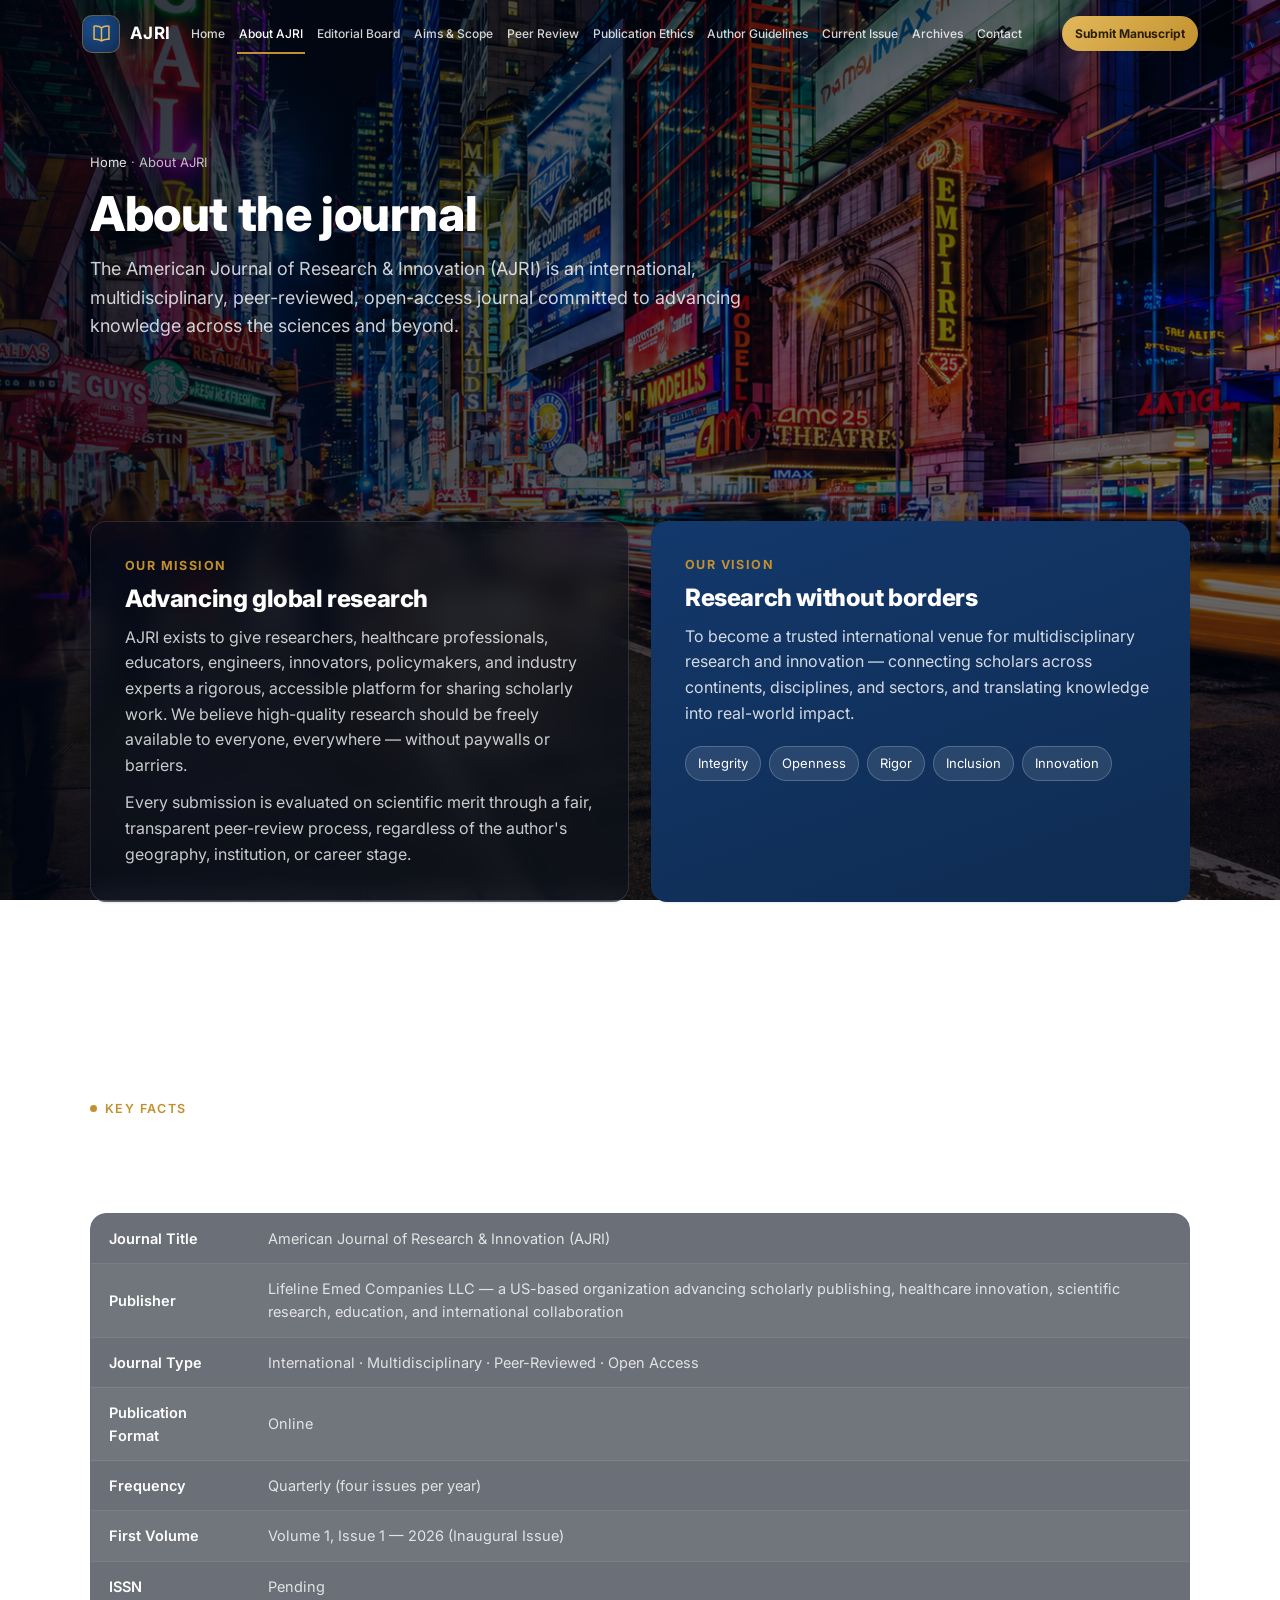
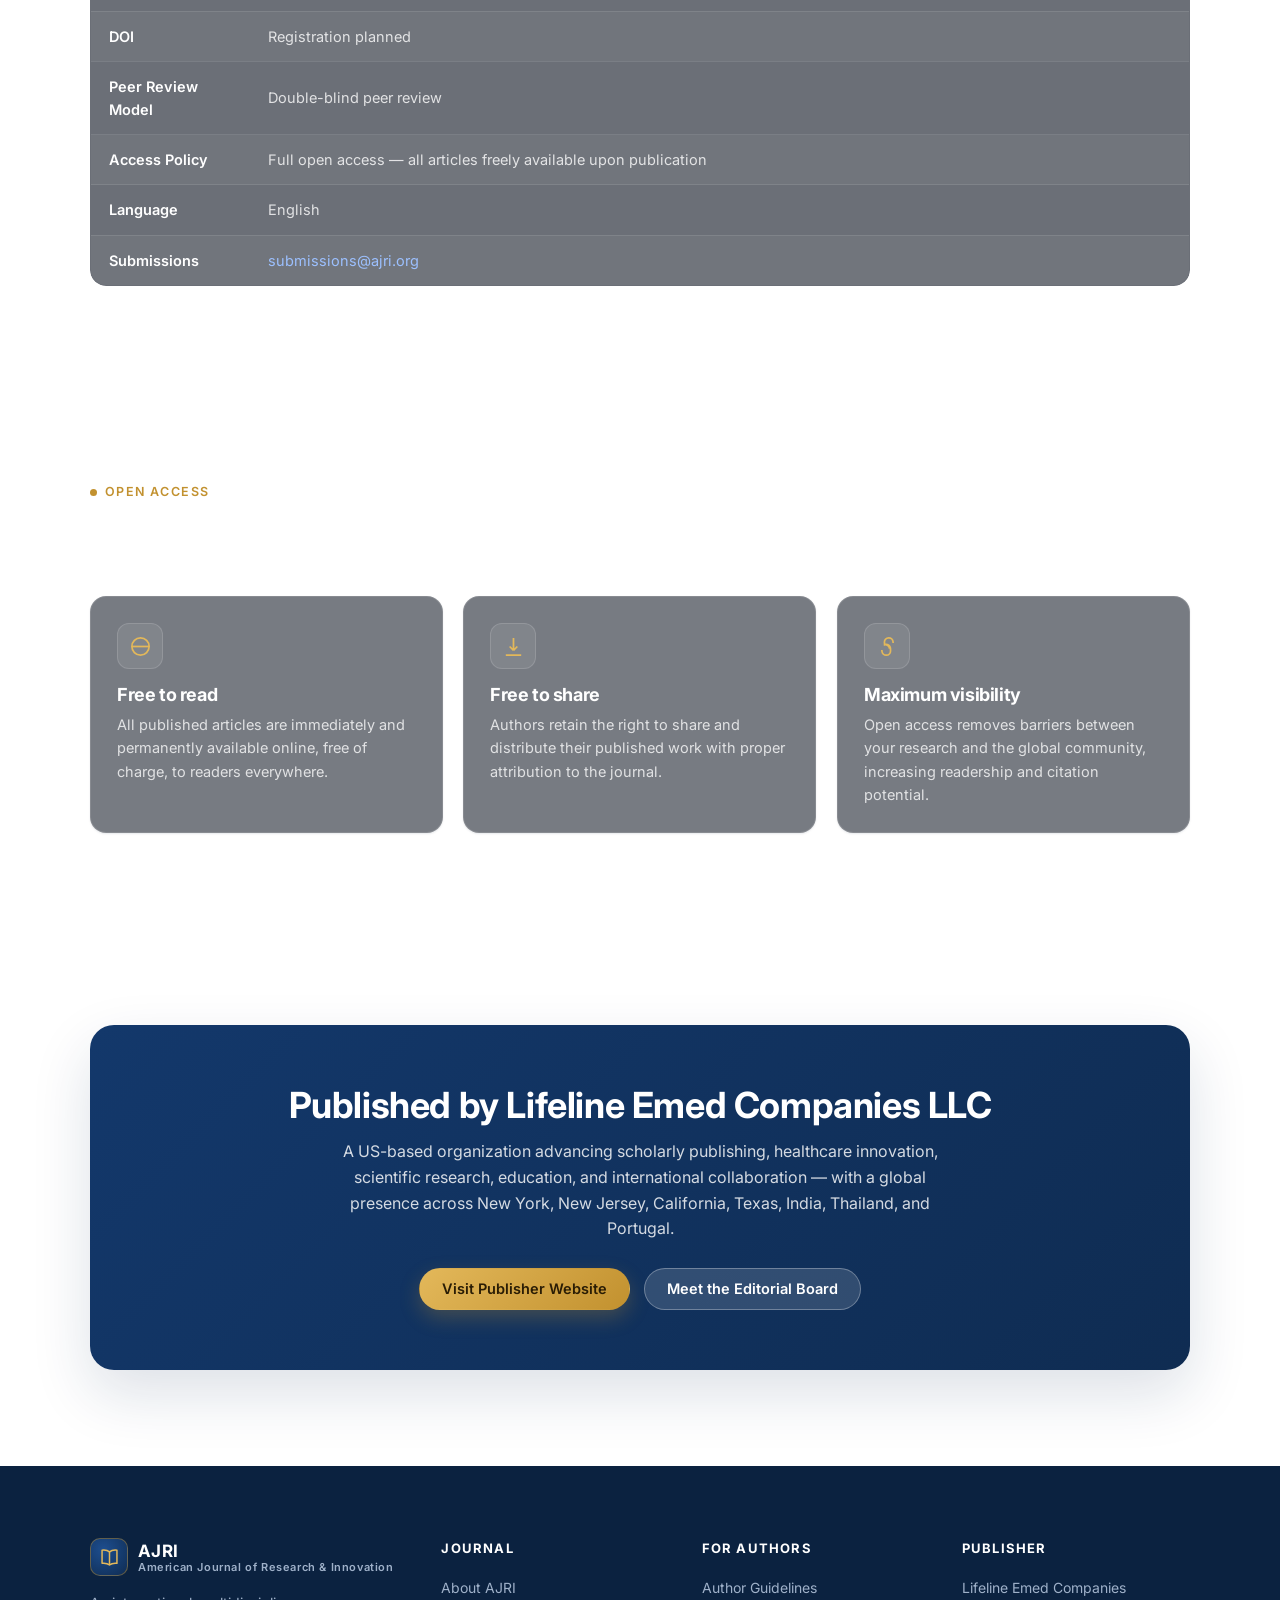
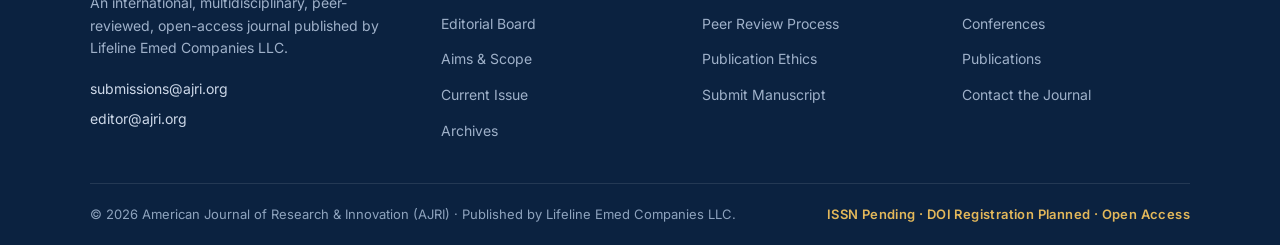
==== about.html @ 146dfbca "Remove white backing behind Submit Manuscript nav button Co-Authored-By: Claude Fable 5 <noreply@ant" ====
<!DOCTYPE html>
<html lang="en">
<head>
<meta charset="UTF-8" />
<meta name="viewport" content="width=device-width, initial-scale=1.0" />
<title>About AJRI — American Journal of Research &amp; Innovation</title>
<meta name="description" content="Learn about the American Journal of Research & Innovation (AJRI): our mission, open-access policy, and publisher, Lifeline Emed Companies LLC." />
<link rel="preconnect" href="https://fonts.googleapis.com" />
<link rel="preconnect" href="https://fonts.gstatic.com" crossorigin />
<link href="https://fonts.googleapis.com/css2?family=Inter:wght@400;500;600;700;800&display=swap" rel="stylesheet" />
<link rel="stylesheet" href="assets/styles.css?v=12" />
</head>
<body data-fixed-bg="assets/heroes/about.jpg">
<div id="site-nav"></div>

<section class="page-head page-head--photo" style="background-image:url('assets/heroes/about.jpg')">
  <div class="container">
    <div class="crumbs"><a href="index.html">Home</a> · About AJRI</div>
    <h1>About the journal</h1>
    <p class="lead">The American Journal of Research &amp; Innovation (AJRI) is an international, multidisciplinary, peer-reviewed, open-access journal committed to advancing knowledge across the sciences and beyond.</p>
  </div>
</section>

<!-- MISSION -->
<section>
  <div class="container">
    <div class="split">
      <div class="panel reveal">
        <div class="kicker">Our Mission</div>
        <h2 class="h-md" style="font-size:24px">Advancing global research</h2>
        <p style="color:var(--muted);margin-top:12px">AJRI exists to give researchers, healthcare professionals, educators, engineers, innovators, policymakers, and industry experts a rigorous, accessible platform for sharing scholarly work. We believe high-quality research should be freely available to everyone, everywhere — without paywalls or barriers.</p>
        <p style="color:var(--muted);margin-top:12px">Every submission is evaluated on scientific merit through a fair, transparent peer-review process, regardless of the author's geography, institution, or career stage.</p>
      </div>
      <div class="panel--navy panel reveal">
        <div class="kicker">Our Vision</div>
        <h2 class="h-md" style="font-size:24px;color:#fff">Research without borders</h2>
        <p style="margin-top:12px">To become a trusted international venue for multidisciplinary research and innovation — connecting scholars across continents, disciplines, and sectors, and translating knowledge into real-world impact.</p>
        <div class="pill-list" style="margin-top:20px">
          <span style="background:rgba(255,255,255,.1);border-color:rgba(255,255,255,.2);color:#fff">Integrity</span>
          <span style="background:rgba(255,255,255,.1);border-color:rgba(255,255,255,.2);color:#fff">Openness</span>
          <span style="background:rgba(255,255,255,.1);border-color:rgba(255,255,255,.2);color:#fff">Rigor</span>
          <span style="background:rgba(255,255,255,.1);border-color:rgba(255,255,255,.2);color:#fff">Inclusion</span>
          <span style="background:rgba(255,255,255,.1);border-color:rgba(255,255,255,.2);color:#fff">Innovation</span>
        </div>
      </div>
    </div>
  </div>
</section>

<!-- JOURNAL DETAILS -->
<section class="section--surface">
  <div class="container">
    <div class="section-head">
      <span class="eyebrow"><span class="dot"></span> Key Facts</span>
      <h2 class="h-md">Journal information</h2>
    </div>
    <div class="gtable-wrap reveal">
      <table class="gtable">
        <tr><td>Journal Title</td><td>American Journal of Research &amp; Innovation (AJRI)</td></tr>
        <tr><td>Publisher</td><td>Lifeline Emed Companies LLC — a US-based organization advancing scholarly publishing, healthcare innovation, scientific research, education, and international collaboration</td></tr>
        <tr><td>Journal Type</td><td>International · Multidisciplinary · Peer-Reviewed · Open Access</td></tr>
        <tr><td>Publication Format</td><td>Online</td></tr>
        <tr><td>Frequency</td><td>Quarterly (four issues per year)</td></tr>
        <tr><td>First Volume</td><td>Volume 1, Issue 1 — 2026 (Inaugural Issue)</td></tr>
        <tr><td>ISSN</td><td>Pending</td></tr>
        <tr><td>DOI</td><td>Registration planned</td></tr>
        <tr><td>Peer Review Model</td><td>Double-blind peer review</td></tr>
        <tr><td>Access Policy</td><td>Full open access — all articles freely available upon publication</td></tr>
        <tr><td>Language</td><td>English</td></tr>
        <tr><td>Submissions</td><td><a href="mailto:submissions@ajri.org" style="color:var(--blue)">submissions@ajri.org</a></td></tr>
      </table>
    </div>
  </div>
</section>

<!-- OPEN ACCESS -->
<section>
  <div class="container">
    <div class="section-head">
      <span class="eyebrow"><span class="dot"></span> Open Access</span>
      <h2 class="h-md">Our open-access commitment</h2>
    </div>
    <div class="grid grid-3">
      <div class="card reveal"><div class="card__icon"><svg viewBox="0 0 24 24" fill="none" stroke="currentColor" stroke-width="1.8"><circle cx="12" cy="12" r="9"/><path d="M3 12h18"/></svg></div><h3>Free to read</h3><p>All published articles are immediately and permanently available online, free of charge, to readers everywhere.</p></div>
      <div class="card reveal"><div class="card__icon"><svg viewBox="0 0 24 24" fill="none" stroke="currentColor" stroke-width="1.8"><path d="M12 3v13m0 0 4-4m-4 4-4-4M4 21h16"/></svg></div><h3>Free to share</h3><p>Authors retain the right to share and distribute their published work with proper attribution to the journal.</p></div>
      <div class="card reveal"><div class="card__icon"><svg viewBox="0 0 24 24" fill="none" stroke="currentColor" stroke-width="1.8"><path d="M9 12a4.5 4.5 0 0 1 6.4-.9l2.1 1.9a4.5 4.5 0 0 1-6.1 6.6l-1-.9M15 12a4.5 4.5 0 0 0-6.4.9l-2.1-1.9a4.5 4.5 0 0 1 6.1-6.6l1 .9" transform="rotate(45 12 12)"/></svg></div><h3>Maximum visibility</h3><p>Open access removes barriers between your research and the global community, increasing readership and citation potential.</p></div>
    </div>
  </div>
</section>

<!-- PUBLISHER -->
<section class="section--surface">
  <div class="container">
    <div class="cta-band reveal">
      <h2>Published by Lifeline Emed Companies LLC</h2>
      <p>A US-based organization advancing scholarly publishing, healthcare innovation, scientific research, education, and international collaboration — with a global presence across New York, New Jersey, California, Texas, India, Thailand, and Portugal.</p>
      <div class="row">
        <a class="btn btn--gold" href="https://lifeline-emed-v4.vercel.app/" target="_blank" rel="noopener">Visit Publisher Website</a>
        <a class="btn btn--light" href="editorial-board.html">Meet the Editorial Board</a>
      </div>
    </div>
  </div>
</section>

<div id="site-footer"></div>
<script src="assets/main.js?v=6"></script>
</body>
</html>
---- assets/styles.css ----
/* ============================================================
   AJRI — American Journal of Research & Innovation
   Standalone journal site · Light theme design system
   ============================================================ */
:root{
  --navy:#0f2c52;
  --navy-700:#13386b;
  --navy-600:#1d4e8f;
  --blue:#2563c9;
  --gold:#c2912f;
  --gold-soft:#e3b85a;

  --bg:#ffffff;
  --surface:#f5f8fc;
  --surface-2:#eef3fa;
  --card:#ffffff;
  --text:#16233a;
  --muted:#5b6b82;
  --border:#e3eaf3;

  --ring:rgba(37,99,201,.18);
  --shadow-sm:0 1px 2px rgba(15,44,82,.06), 0 1px 3px rgba(15,44,82,.05);
  --shadow:0 10px 30px rgba(15,44,82,.08);
  --shadow-lg:0 24px 60px rgba(15,44,82,.14);
  --radius:16px;
  --nav-h:58px;       /* slim single-row masthead */
  --maxw:1180px;
  --font:"Inter","Segoe UI",system-ui,-apple-system,sans-serif;
}

*{margin:0;padding:0;box-sizing:border-box}
html{scroll-behavior:smooth}
body{
  font-family:var(--font);
  color:var(--text);
  background:var(--bg);
  line-height:1.6;
  -webkit-font-smoothing:antialiased;
  overflow-x:clip;
}
a{color:inherit;text-decoration:none}
img{max-width:100%;display:block}
.container{max-width:var(--maxw);margin:0 auto;padding:0 clamp(18px,4vw,40px)}

/* ---------- Buttons ---------- */
.btn{
  display:inline-flex;align-items:center;justify-content:center;gap:8px;
  font-size:14.5px;font-weight:600;line-height:1;
  padding:13px 22px;border-radius:999px;cursor:pointer;
  border:1px solid transparent;white-space:nowrap;
  transition:transform .15s ease,box-shadow .2s ease,background .2s,color .2s,border-color .2s;
}
.btn svg{width:17px;height:17px}
.btn--primary{background:var(--navy);color:#fff;box-shadow:0 8px 20px rgba(15,44,82,.18)}
.btn--primary:hover{background:var(--navy-700);transform:translateY(-2px);box-shadow:0 12px 26px rgba(15,44,82,.26)}
.btn--gold{background:linear-gradient(135deg,var(--gold-soft),var(--gold));color:#2a1d05;box-shadow:0 8px 20px rgba(194,145,47,.28)}
.btn--gold:hover{transform:translateY(-2px);box-shadow:0 12px 28px rgba(194,145,47,.4)}
.btn--ghost{background:#fff;border-color:var(--border);color:var(--navy)}
.btn--ghost:hover{border-color:var(--navy-600);background:var(--surface)}
.btn--light{background:rgba(255,255,255,.14);border-color:rgba(255,255,255,.3);color:#fff}
.btn--light:hover{background:rgba(255,255,255,.24)}

/* ============================================================
   MASTHEAD NAV — two-tier journal header
   ============================================================ */
.jnav{position:sticky;top:0;z-index:60;background:rgba(255,255,255,.92);
  backdrop-filter:saturate(180%) blur(12px);
  border-bottom:1px solid var(--border);
  transition:background .3s,box-shadow .3s,border-color .3s}
.jnav__shell{border:1px solid transparent;border-radius:0;background:transparent;
  transition:margin .35s ease,max-width .35s ease,background .35s ease,
    border-color .35s ease,border-radius .35s ease,box-shadow .35s ease}
/* island once scrolled */
.jnav.scrolled{background:transparent;backdrop-filter:none;border-bottom-color:transparent;
  box-shadow:none;pointer-events:none}
.jnav.scrolled .jnav__shell{pointer-events:auto;margin:10px auto 0;
  max-width:min(var(--maxw),calc(100% - 24px));
  background:rgba(255,255,255,.92);backdrop-filter:saturate(180%) blur(16px);
  border-color:var(--border);border-radius:26px;overflow:hidden;
  box-shadow:0 12px 32px rgba(15,44,82,.16)}
.jnav.scrolled .jnav__top{padding-left:22px;padding-right:22px}
.jnav__top{max-width:var(--maxw);margin:0 auto;display:flex;align-items:center;gap:clamp(12px,1.4vw,18px);
  padding:9px clamp(16px,3vw,32px);transition:padding .3s}
.brand{display:flex;align-items:center;gap:10px;min-width:0}
.brand__mark{flex:none;width:38px;height:38px;border-radius:10px;display:grid;place-items:center;
  background:radial-gradient(circle at 35% 30%,var(--navy-600),var(--navy));border:1px solid rgba(194,145,47,.45)}
.brand__mark svg{width:21px;height:21px}
.brand__name{line-height:1.1;min-width:0}
.brand__name b{display:block;font-size:17px;color:var(--navy);letter-spacing:.4px;white-space:nowrap;
  transition:color .3s}
.brand__name span{display:block;font-size:11px;font-weight:600;letter-spacing:.6px;color:var(--muted);
  white-space:nowrap;overflow:hidden;text-overflow:ellipsis;transition:color .3s}
.jnav__burger{display:none;background:none;border:0;cursor:pointer;padding:8px;margin-left:auto}
.jnav__burger span{display:block;width:24px;height:2px;background:var(--navy);margin:5px 0;border-radius:2px;transition:.25s}
.jnav__links{flex:1;min-width:0;margin:0;padding:0;
  display:flex;align-items:center;gap:clamp(6px,0.8vw,10px);list-style:none;overflow-x:auto;scrollbar-width:none}
.jnav__links::-webkit-scrollbar{display:none}
.jnav__links li{flex:none}
.jnav__links a{display:block;font-size:12px;font-weight:500;color:var(--muted);position:relative;
  padding:11px 2px;transition:color .2s;white-space:nowrap}
.jnav__links a::after{content:"";position:absolute;left:0;bottom:0;height:2.5px;width:0;background:var(--gold);transition:width .25s}
.jnav__links a:hover,.jnav__links a.active{color:var(--navy)}
.jnav__links a.active::after,.jnav__links a:hover::after{width:100%}
.jnav__links .submit-inline{margin-left:auto;position:sticky;right:0;padding-left:14px;background:none}
.jnav__links .submit-inline a{color:#2a1d05;font-weight:700;background:linear-gradient(135deg,var(--gold-soft),var(--gold));
  border-radius:999px;padding:8px 13px;margin:6px 0}
.jnav__links .submit-inline a::after{display:none}
.jnav__links .submit-inline a:hover{box-shadow:0 8px 20px rgba(194,145,47,.35)}

/* mobile drawer */
.jnav__drawer{position:fixed;inset:var(--nav-h) 0 auto 0;background:#fff;border-bottom:1px solid var(--border);
  box-shadow:var(--shadow);transform:translateY(-12px);opacity:0;pointer-events:none;transition:.22s;z-index:55;
  max-height:calc(100vh - var(--nav-h));overflow-y:auto}
.jnav__drawer.open{transform:none;opacity:1;pointer-events:auto}
.jnav__drawer ul{list-style:none;padding:14px clamp(18px,4vw,40px)}
.jnav__drawer a{display:block;padding:12px 4px;font-weight:500;color:var(--text);border-bottom:1px solid var(--surface-2)}
.jnav__drawer .btn{margin:12px 0 4px;width:100%}

/* ---------- Generic section ---------- */
section{padding:clamp(56px,8vw,96px) 0}
.section--surface{background:var(--surface)}
.eyebrow{display:inline-flex;align-items:center;gap:8px;font-size:12.5px;font-weight:600;letter-spacing:1.4px;
  text-transform:uppercase;color:var(--gold);margin-bottom:14px}
.eyebrow .dot{width:7px;height:7px;border-radius:50%;background:var(--gold)}
h1,h2,h3{color:var(--navy);letter-spacing:-.4px;line-height:1.12}
.h-lg{font-size:clamp(30px,4.6vw,46px);font-weight:800}
.h-md{font-size:clamp(24px,3.4vw,34px);font-weight:800}
.lead{color:var(--muted);font-size:clamp(15px,1.6vw,18px);max-width:62ch}
.section-head{max-width:720px;margin-bottom:42px}
.section-head.center{margin-inline:auto;text-align:center}
.section-head p{margin-top:12px}

/* ---------- Stats ---------- */
.stats{display:grid;grid-template-columns:repeat(4,1fr);gap:18px}
.stat{background:#fff;border:1px solid var(--border);border-radius:var(--radius);padding:24px;text-align:center;box-shadow:var(--shadow-sm)}
.stat b{display:block;font-size:clamp(26px,3.4vw,38px);font-weight:800;color:var(--navy)}
.stat span{font-size:13.5px;color:var(--muted)}

/* ---------- Cards grid ---------- */
.grid{display:grid;gap:20px}
.grid-2{grid-template-columns:repeat(2,1fr)}
.grid-3{grid-template-columns:repeat(3,1fr)}
.grid-4{grid-template-columns:repeat(4,1fr)}
.card{background:var(--card);border:1px solid var(--border);border-radius:var(--radius);padding:26px;
  box-shadow:var(--shadow-sm);transition:transform .22s,box-shadow .22s,border-color .22s}
.card:hover{transform:translateY(-5px);box-shadow:var(--shadow);border-color:#cfe0f5}
.card__icon{width:46px;height:46px;border-radius:12px;display:grid;place-items:center;margin-bottom:16px;
  background:var(--surface-2);color:var(--blue)}
.card__icon svg{width:23px;height:23px}
.card h3{font-size:18px;margin-bottom:8px}
.card p{color:var(--muted);font-size:14.5px}
.card .num{font-size:13px;font-weight:700;color:var(--gold);letter-spacing:1px}

/* feature list */
.feature{display:flex;gap:14px;align-items:flex-start}
.feature .tick{flex:none;width:26px;height:26px;border-radius:50%;display:grid;place-items:center;
  background:rgba(37,99,201,.1);color:var(--blue);margin-top:2px}
.feature .tick svg{width:15px;height:15px}
.feature h4{color:var(--navy);font-size:16px}
.feature p{color:var(--muted);font-size:14px}

/* steps */
.steps{counter-reset:step;display:grid;gap:20px;grid-template-columns:repeat(3,1fr)}
.step{background:#fff;border:1px solid var(--border);border-radius:var(--radius);padding:28px 24px;position:relative;box-shadow:var(--shadow-sm)}
.step::before{counter-increment:step;content:counter(step);position:absolute;top:-16px;left:24px;
  width:40px;height:40px;border-radius:12px;display:grid;place-items:center;font-weight:800;color:#fff;
  background:linear-gradient(135deg,var(--navy-600),var(--navy));box-shadow:0 8px 18px rgba(15,44,82,.25)}
.step h3{margin:14px 0 8px;font-size:17px}
.step p{color:var(--muted);font-size:14.5px}

/* split panel */
.split{display:grid;grid-template-columns:repeat(2,1fr);gap:22px}
.panel{border-radius:var(--radius);padding:34px;border:1px solid var(--border);background:#fff;box-shadow:var(--shadow-sm)}
.panel--navy{background:linear-gradient(160deg,var(--navy-700),var(--navy));color:#fff;border:none}
.panel--navy h2,.panel--navy h3{color:#fff}
.panel--navy p{color:rgba(255,255,255,.82)}
.panel .kicker{font-size:12.5px;font-weight:700;letter-spacing:1.4px;text-transform:uppercase;color:var(--gold);margin-bottom:10px}

/* journal meta chips */
.meta-chips{display:flex;flex-wrap:wrap;gap:10px;margin-top:18px}
.chip{font-size:13px;font-weight:600;padding:8px 14px;border-radius:10px;background:var(--surface);border:1px solid var(--border);color:var(--navy)}
.chip.live{background:rgba(34,160,90,.1);border-color:rgba(34,160,90,.25);color:#1d8a4f}

/* Editorial board — full-bleed photo cards */
.member-card{position:relative;border-radius:18px;overflow:hidden;aspect-ratio:3/4;background:#0b2240;
  border:1px solid var(--border);box-shadow:var(--shadow-sm);transition:transform .25s,box-shadow .25s}
.member-card:hover{transform:translateY(-6px);box-shadow:var(--shadow-lg)}
.member-card .ph{position:absolute;inset:0}
.member-card .ph img{width:100%;height:100%;object-fit:cover;object-position:center 20%}
.member-card .ph.initials{display:grid;place-items:center;color:#fff;font-weight:800;letter-spacing:1px;
  font-size:clamp(46px,6vw,74px);background:linear-gradient(150deg,var(--navy-600),var(--navy))}
.member-card .info{position:absolute;left:0;right:0;bottom:0;padding:34px 20px 18px;color:#fff;
  background:linear-gradient(180deg,transparent,rgba(6,12,22,.5) 32%,rgba(6,12,22,.92))}
.member-card .info h3{color:#fff;font-size:18px;line-height:1.2}
.member-card .info .role{color:var(--gold-soft);font-weight:600;font-size:13px;margin-top:3px}
.member-card .info p{color:rgba(255,255,255,.82);font-size:12.5px;margin-top:8px;line-height:1.5}
.member-card .info .badge{display:inline-block;margin-top:10px;font-size:10.5px;font-weight:700;color:#1a1205;
  background:linear-gradient(135deg,var(--gold-soft),var(--gold));padding:4px 10px;border-radius:999px}

/* tag pills list */
.pill-list{display:flex;flex-wrap:wrap;gap:8px;margin-top:14px}
.pill-list span{font-size:13px;background:var(--surface);border:1px solid var(--border);color:var(--navy);padding:6px 12px;border-radius:999px}

/* CTA band */
.cta-band{background:linear-gradient(135deg,var(--navy-700),var(--navy));color:#fff;border-radius:24px;
  padding:clamp(36px,5vw,60px);text-align:center;box-shadow:var(--shadow-lg)}
.cta-band h2{color:#fff;font-size:clamp(24px,3.4vw,36px)}
.cta-band p{color:rgba(255,255,255,.82);max-width:60ch;margin:14px auto 26px}
.cta-band .row{display:flex;gap:14px;justify-content:center;flex-wrap:wrap}

/* ---------- Page header (photo banner) ---------- */
.page-head{background:
  radial-gradient(70% 90% at 90% -10%,#e8f0fb,transparent 60%),
  linear-gradient(180deg,#fbfdff,#f3f7fc);
  border-bottom:1px solid var(--border);padding:clamp(48px,7vw,84px) 0}
.page-head .crumbs{font-size:13px;color:var(--muted);margin-bottom:14px}
.page-head .crumbs a:hover{color:var(--navy)}
.page-head h1{font-size:clamp(30px,4.6vw,48px);font-weight:800}
.page-head p{margin-top:14px}
.page-head--photo{position:relative;overflow:hidden;border-bottom:none;color:#fff;min-height:280px;
  background-color:#0b2240;background-size:cover;background-position:center 42%;background-repeat:no-repeat}
.page-head--photo::before{content:"";position:absolute;inset:0;z-index:0;background:
  linear-gradient(90deg,rgba(6,12,22,.86),rgba(6,12,22,.62) 52%,rgba(6,12,22,.4)),
  linear-gradient(180deg,rgba(6,12,22,.45),transparent 42%,rgba(6,12,22,.55))}
.page-head--photo>.container{position:relative;z-index:1;width:100%}
.page-head--photo h1{color:#fff}
.page-head--photo .lead,.page-head--photo p{color:rgba(255,255,255,.86)}
.page-head--photo .crumbs{color:rgba(255,255,255,.72)}
.page-head--photo .crumbs a{color:rgba(255,255,255,.88)}
.page-head--photo .crumbs a:hover{color:#fff}
.page-head--photo .eyebrow{color:var(--gold-soft)}
.page-head--photo .meta-chips .chip{background:rgba(255,255,255,.12);border-color:rgba(255,255,255,.26);color:#fff}
.page-head--photo .meta-chips .chip.live{background:rgba(34,160,90,.28);border-color:rgba(34,160,90,.45);color:#daffe9}

/* ---------- Forms ---------- */
.form{display:grid;gap:16px;background:#fff;border:1px solid var(--border);border-radius:var(--radius);
  padding:clamp(24px,3vw,36px);box-shadow:var(--shadow-sm)}
.field{display:grid;gap:7px}
.field label{font-size:13.5px;font-weight:600;color:var(--navy)}
.field input,.field textarea,.field select{
  font-family:inherit;font-size:15px;color:var(--text);padding:12px 14px;border:1px solid var(--border);
  border-radius:11px;background:#fff;transition:border-color .2s,box-shadow .2s}
.field input:focus,.field textarea:focus,.field select:focus{outline:none;border-color:var(--blue);box-shadow:0 0 0 4px var(--ring)}
.field textarea{min-height:140px;resize:vertical}
.form .note{font-size:13px;color:var(--muted)}
.auth-wrap{display:grid;grid-template-columns:1fr 1fr;gap:36px;align-items:center}
.auth-wrap--contact{grid-template-columns:1fr 1.05fr}

/* contact info cards */
.info-card{display:flex;gap:14px;align-items:flex-start;background:#fff;border:1px solid var(--border);
  border-radius:14px;padding:20px;box-shadow:var(--shadow-sm)}
.info-card i{flex:none;width:42px;height:42px;border-radius:11px;display:grid;place-items:center;background:var(--surface-2);color:var(--blue)}
.info-card b{color:var(--navy);font-size:15px}
.info-card a,.info-card span{color:var(--muted);font-size:14px}
.info-card a:hover{color:var(--blue)}

/* prose */
.prose{max-width:780px}
.prose h2{font-size:22px;margin:30px 0 12px}
.prose h3{font-size:17px;margin:22px 0 8px}
.prose p,.prose li{color:var(--muted);font-size:15.5px}
.prose ul,.prose ol{margin:10px 0 10px 22px;display:grid;gap:6px}
.prose .updated{font-size:13.5px;color:var(--muted);margin-bottom:8px}

/* ============================================================
   Journal-specific components
   ============================================================ */

/* issue banner card */
.issue-hero{display:grid;grid-template-columns:220px 1fr;gap:clamp(22px,4vw,44px);align-items:center;
  background:#fff;border:1px solid var(--border);border-radius:22px;padding:clamp(24px,3.5vw,40px);box-shadow:var(--shadow)}
.issue-cover{aspect-ratio:3/4;border-radius:12px;overflow:hidden;position:relative;
  background:linear-gradient(160deg,var(--navy-600),var(--navy));box-shadow:var(--shadow);
  display:flex;flex-direction:column;justify-content:space-between;padding:18px;color:#fff}
.issue-cover .jt{font-size:15px;font-weight:800;line-height:1.25;letter-spacing:.2px}
.issue-cover .jt span{display:block;font-size:9.5px;font-weight:600;letter-spacing:1.6px;color:var(--gold-soft);margin-top:6px;text-transform:uppercase}
.issue-cover .vol{font-size:12px;color:rgba(255,255,255,.85);border-top:1px solid rgba(255,255,255,.2);padding-top:12px}
.issue-cover::after{content:"";position:absolute;inset:0;background:
  radial-gradient(90% 60% at 100% 0%,rgba(227,184,90,.25),transparent 55%)}
.issue-hero h2{font-size:clamp(22px,3vw,30px)}
.issue-hero .issue-meta{display:flex;flex-wrap:wrap;gap:10px;margin:14px 0 18px}
.issue-hero p{color:var(--muted)}

/* article listing (table of contents) */
.article-list{display:grid;gap:16px}
.article-item{background:#fff;border:1px solid var(--border);border-radius:var(--radius);padding:24px 26px;
  box-shadow:var(--shadow-sm);transition:transform .2s,box-shadow .2s,border-color .2s}
.article-item:hover{transform:translateY(-3px);box-shadow:var(--shadow);border-color:#cfe0f5}
.article-item .atype{display:inline-block;font-size:11.5px;font-weight:700;letter-spacing:1.1px;text-transform:uppercase;
  color:var(--gold);margin-bottom:8px}
.article-item h3{font-size:18px;line-height:1.35}
.article-item h3 a:hover{color:var(--blue)}
.article-item .authors{color:var(--muted);font-size:13.5px;margin-top:6px}
.article-item .amet{display:flex;flex-wrap:wrap;gap:14px;margin-top:12px;font-size:12.5px;color:var(--muted)}
.article-item .amet span{display:inline-flex;align-items:center;gap:6px}
.article-item .alinks{display:flex;gap:10px;margin-top:14px;flex-wrap:wrap}
.article-item .alinks a{font-size:12.5px;font-weight:600;color:var(--navy-600);border:1px solid var(--border);
  padding:7px 14px;border-radius:999px;transition:.2s}
.article-item .alinks a:hover{border-color:var(--blue);color:var(--blue);background:var(--surface)}

/* archives volume block */
.vol-block{background:#fff;border:1px solid var(--border);border-radius:var(--radius);overflow:hidden;box-shadow:var(--shadow-sm)}
.vol-block header{display:flex;align-items:center;justify-content:space-between;gap:14px;
  padding:20px 26px;background:linear-gradient(135deg,var(--navy-700),var(--navy));color:#fff}
.vol-block header h3{color:#fff;font-size:18px}
.vol-block header span{font-size:12.5px;color:rgba(255,255,255,.75)}
.vol-block ul{list-style:none}
.vol-block li{border-top:1px solid var(--surface-2)}
.vol-block li a{display:flex;align-items:center;justify-content:space-between;gap:12px;padding:16px 26px;transition:background .15s}
.vol-block li a:hover{background:var(--surface)}
.vol-block li b{color:var(--navy);font-size:15px}
.vol-block li small{color:var(--muted);font-size:12.5px}
.vol-block li .st{font-size:11.5px;font-weight:700;padding:5px 11px;border-radius:999px;white-space:nowrap}
.vol-block li .st.open{background:rgba(34,160,90,.1);color:#1d8a4f;border:1px solid rgba(34,160,90,.25)}
.vol-block li .st.soon{background:var(--surface);color:var(--muted);border:1px solid var(--border)}

/* guidelines table */
.gtable{width:100%;border-collapse:collapse;background:#fff;border:1px solid var(--border);border-radius:var(--radius);
  overflow:hidden;box-shadow:var(--shadow-sm);font-size:14.5px}
.gtable-wrap{overflow-x:auto;border-radius:var(--radius)}
.gtable th{background:var(--navy);color:#fff;text-align:left;font-weight:600;padding:14px 18px;font-size:13.5px;white-space:nowrap}
.gtable td{padding:13px 18px;border-top:1px solid var(--surface-2);color:var(--muted)}
.gtable td:first-child{color:var(--navy);font-weight:600}
.gtable tr:nth-child(even) td{background:#fbfdff}

/* checklist */
.checklist{display:grid;gap:12px;list-style:none}
.checklist li{display:flex;gap:12px;align-items:flex-start;background:#fff;border:1px solid var(--border);
  border-radius:13px;padding:15px 18px;box-shadow:var(--shadow-sm)}
.checklist li .tick{flex:none;width:24px;height:24px;border-radius:50%;display:grid;place-items:center;
  background:rgba(34,160,90,.12);color:#1d8a4f;margin-top:1px}
.checklist li .tick svg{width:13px;height:13px}
.checklist li p{color:var(--muted);font-size:14.5px}
.checklist li b{color:var(--navy)}

/* timeline (peer review) */
.timeline{position:relative;display:grid;gap:0}
.tl-item{position:relative;padding:0 0 34px 56px}
.tl-item::before{content:"";position:absolute;left:19px;top:6px;bottom:-6px;width:2px;background:var(--border)}
.tl-item:last-child::before{display:none}
.tl-item .dot{position:absolute;left:8px;top:2px;width:24px;height:24px;border-radius:50%;
  background:linear-gradient(135deg,var(--navy-600),var(--navy));border:4px solid #fff;
  box-shadow:0 0 0 1px var(--border),0 4px 10px rgba(15,44,82,.2)}
.tl-item h3{font-size:17px}
.tl-item .when{font-size:12px;font-weight:700;letter-spacing:1px;text-transform:uppercase;color:var(--gold);margin-bottom:4px}
.tl-item p{color:var(--muted);font-size:14.5px;margin-top:6px;max-width:64ch}

/* ---------- FOOTER ---------- */
.footer{background:#0b2240;color:#cdd8e8}
.footer__top{display:grid;grid-template-columns:1.4fr 1fr 1fr 1fr;gap:32px;padding:clamp(48px,6vw,72px) 0 40px}
.footer__brand .brand__name b{color:#fff}
.footer__brand .brand__name span{color:#9fb1c9}
.footer__brand p{color:#9fb1c9;font-size:14px;margin-top:16px;max-width:34ch}
.footer__brand .contacts{margin-top:18px;display:grid;gap:8px}
.footer__brand .contacts a{color:#cdd8e8;font-size:14px}
.footer__brand .contacts a:hover{color:#fff}
.footer h4{color:#fff;font-size:13px;letter-spacing:1.2px;text-transform:uppercase;margin-bottom:16px}
.footer ul{list-style:none;display:grid;gap:10px}
.footer ul a{color:#9fb1c9;font-size:14px;transition:color .2s}
.footer ul a:hover{color:#fff}
.footer__bottom{border-top:1px solid rgba(255,255,255,.1);padding:20px 0;display:flex;justify-content:space-between;
  align-items:center;gap:14px;flex-wrap:wrap}
.footer__bottom p{color:#8ea3bd;font-size:13px}
.footer__bottom .tagline{color:var(--gold-soft);font-size:13px;font-weight:600;letter-spacing:.4px}

/* ---------- Reveal animation ---------- */
.reveal{opacity:0;transform:translateY(26px);transition:opacity .7s cubic-bezier(.22,.61,.36,1),transform .7s cubic-bezier(.22,.61,.36,1);will-change:opacity,transform}
.reveal.in{opacity:1;transform:none}

/* ---------- Scroll progress bar ---------- */
.scroll-progress{position:fixed;top:0;left:0;height:3px;width:0;z-index:200;
  background:linear-gradient(90deg,var(--gold-soft),var(--gold));box-shadow:0 0 10px rgba(194,145,47,.5);
  transition:width .08s linear;will-change:width}

/* ---------- Responsive ---------- */
@media(max-width:1080px){
  .jnav__links{display:none}
  .jnav__burger{display:block}
}
@media(max-width:980px){
  .grid-4{grid-template-columns:repeat(2,1fr)}
  .stats{grid-template-columns:repeat(2,1fr)}
  .split,.auth-wrap{grid-template-columns:1fr}
  .steps{grid-template-columns:1fr}
  .footer__top{grid-template-columns:1fr 1fr}
  .issue-hero{grid-template-columns:170px 1fr}
}
@media(max-width:720px){
  .grid-3,.grid-2,.grid-4{grid-template-columns:1fr}
  .brand{gap:9px}
  .brand__mark{width:38px;height:38px;border-radius:10px}
  .brand__mark svg{width:20px;height:20px}
  .brand__name b{font-size:15px}
  .brand__name span{font-size:9.5px}
  section{padding:48px 0}
  .page-head--photo{min-height:200px}
  .page-head h1{font-size:28px}
  .page-head p.lead{font-size:14.5px}
  .section-head{margin-bottom:30px}
  .member-card{max-width:420px;width:100%;margin:0 auto}
  .split,.auth-wrap{gap:16px}
  .panel{padding:26px 20px}
  .form{padding:22px 16px}
  .cta-band{border-radius:18px}
  .footer__bottom{flex-direction:column;text-align:center;gap:8px}
  .issue-hero{grid-template-columns:1fr;padding:22px}
  .issue-cover{max-width:200px}
  .article-item{padding:20px 18px}
  .vol-block li a{padding:14px 18px}
  .tl-item{padding-left:46px}
}
@media(max-width:480px){
  .stats{grid-template-columns:1fr 1fr}
  .footer__top{grid-template-columns:1fr}
}
@media(prefers-reduced-motion:reduce){.reveal{transition:none;opacity:1;transform:none}}

/* ============================================================
   Fixed full-page hero background — content scrolls over it.
   Each page declares its image via <body data-fixed-bg="…">.
   ============================================================ */
.hero-fixed-bg{position:fixed;inset:0;z-index:-1;pointer-events:none;
  background:#0b2240 center 42%/cover no-repeat;
  filter:saturate(1.05) contrast(1.03)}
.hero-fixed-bg::after{content:"";position:absolute;inset:0;background:
  linear-gradient(90deg,rgba(5,10,20,.74) 0%,rgba(5,10,20,.5) 44%,rgba(5,10,20,.32) 100%),
  linear-gradient(180deg,rgba(5,10,20,.4) 0%,rgba(5,10,20,.28) 40%,rgba(5,10,20,.58) 100%)}

/* sections go transparent so the fixed image shows through everywhere */
body.has-hero section{background:transparent}
body.has-hero .section--surface{background:transparent}
body.has-hero .page-head--photo{background-image:none !important;background-color:transparent;min-height:240px}
body.has-hero .page-head--photo::before{background:none}

/* loose headings & text over the photo */
body.has-hero .section-head h2{color:#fff}
body.has-hero .section-head p,
body.has-hero .section-head .lead{color:rgba(255,255,255,.8)}
body.has-hero .prose h2,body.has-hero .prose h3{color:#fff}
body.has-hero .prose p,body.has-hero .prose li{color:rgba(255,255,255,.8)}
body.has-hero .prose a{color:#9cc0ff !important}
body.has-hero section .container>p{color:rgba(255,255,255,.8) !important}

/* dark glass cards — background shows through */
body.has-hero .card,
body.has-hero .step,
body.has-hero .panel:not(.panel--navy),
body.has-hero .article-item,
body.has-hero .checklist li,
body.has-hero .info-card,
body.has-hero .stat,
body.has-hero .issue-hero,
body.has-hero .vol-block{
  background:rgba(9,16,29,.55);
  border-color:rgba(255,255,255,.12);
  backdrop-filter:blur(12px);
  --navy:#fff;--text:#fff;--muted:rgba(255,255,255,.78);
  --surface:rgba(255,255,255,.08);--surface-2:rgba(255,255,255,.1);
  --border:rgba(255,255,255,.16);--blue:#9cc0ff}
body.has-hero .card h3,body.has-hero .step h3{color:#fff}
body.has-hero .card p,body.has-hero .step p{color:rgba(255,255,255,.78)}
body.has-hero .card:hover{border-color:rgba(227,184,90,.45);box-shadow:0 20px 50px rgba(0,0,0,.5)}
body.has-hero .card__icon{background:rgba(255,255,255,.08);border:1px solid rgba(255,255,255,.14);color:var(--gold-soft)}
body.has-hero .checklist li .tick{background:rgba(34,160,90,.25);color:#7ee2a8}

/* re-anchor pieces whose gradients/colors would break under the var overrides */
body.has-hero .btn--primary{background:#0f2c52}
body.has-hero .btn--primary:hover{background:#13386b}
body.has-hero .btn--ghost{background:rgba(255,255,255,.12);border-color:rgba(255,255,255,.3);color:#fff}
body.has-hero .btn--ghost:hover{background:rgba(255,255,255,.24);border-color:rgba(255,255,255,.45)}
body.has-hero .step::before{background:linear-gradient(135deg,#1d4e8f,#0f2c52);box-shadow:0 8px 18px rgba(0,0,0,.4)}
body.has-hero .issue-cover{background:linear-gradient(160deg,#1d4e8f,#0f2c52)}
body.has-hero .vol-block header{background:linear-gradient(135deg,#13386b,#0f2c52)}
body.has-hero .article-item .alinks a{color:#cfe0f5}

/* timeline over the photo */
body.has-hero .tl-item h3{color:#fff}
body.has-hero .tl-item p{color:rgba(255,255,255,.78)}
body.has-hero .tl-item::before{background:rgba(255,255,255,.22)}
body.has-hero .tl-item .dot{border-color:rgba(255,255,255,.85);box-shadow:0 0 0 1px rgba(255,255,255,.25),0 4px 10px rgba(0,0,0,.4)}

/* journal info / guidelines tables as dark glass */
body.has-hero .gtable{background:rgba(9,16,29,.6);border-color:rgba(255,255,255,.12)}
body.has-hero .gtable th{background:#13386b}
body.has-hero .gtable td{color:rgba(255,255,255,.8);border-top-color:rgba(255,255,255,.1)}
body.has-hero .gtable td:first-child{color:#fff}
body.has-hero .gtable tr:nth-child(even) td{background:rgba(255,255,255,.04)}
body.has-hero .gtable a{color:#9cc0ff !important}

/* footer stays solid above the fixed layer */
body.has-hero .footer{position:relative;z-index:1}

/* ============================================================
   Transparent masthead over the photo — solid & compact on scroll
   ============================================================ */
body.has-hero .jnav:not(.scrolled){background:transparent;
  backdrop-filter:none;border-bottom-color:transparent}
body.has-hero .jnav:not(.scrolled) .brand__name b{color:#fff}
body.has-hero .jnav:not(.scrolled) .brand__name span{color:rgba(255,255,255,.75)}
body.has-hero .jnav:not(.scrolled) .jnav__links a{color:rgba(255,255,255,.82)}
body.has-hero .jnav:not(.scrolled) .jnav__links a:hover,
body.has-hero .jnav:not(.scrolled) .jnav__links a.active{color:#fff}
body.has-hero .jnav:not(.scrolled) .jnav__links .submit-inline a{color:#2a1d05}
body.has-hero .jnav:not(.scrolled) .jnav__burger span{background:#fff}
body.has-hero .jnav.scrolled{background:transparent;backdrop-filter:none;
  border-bottom-color:transparent;box-shadow:none}
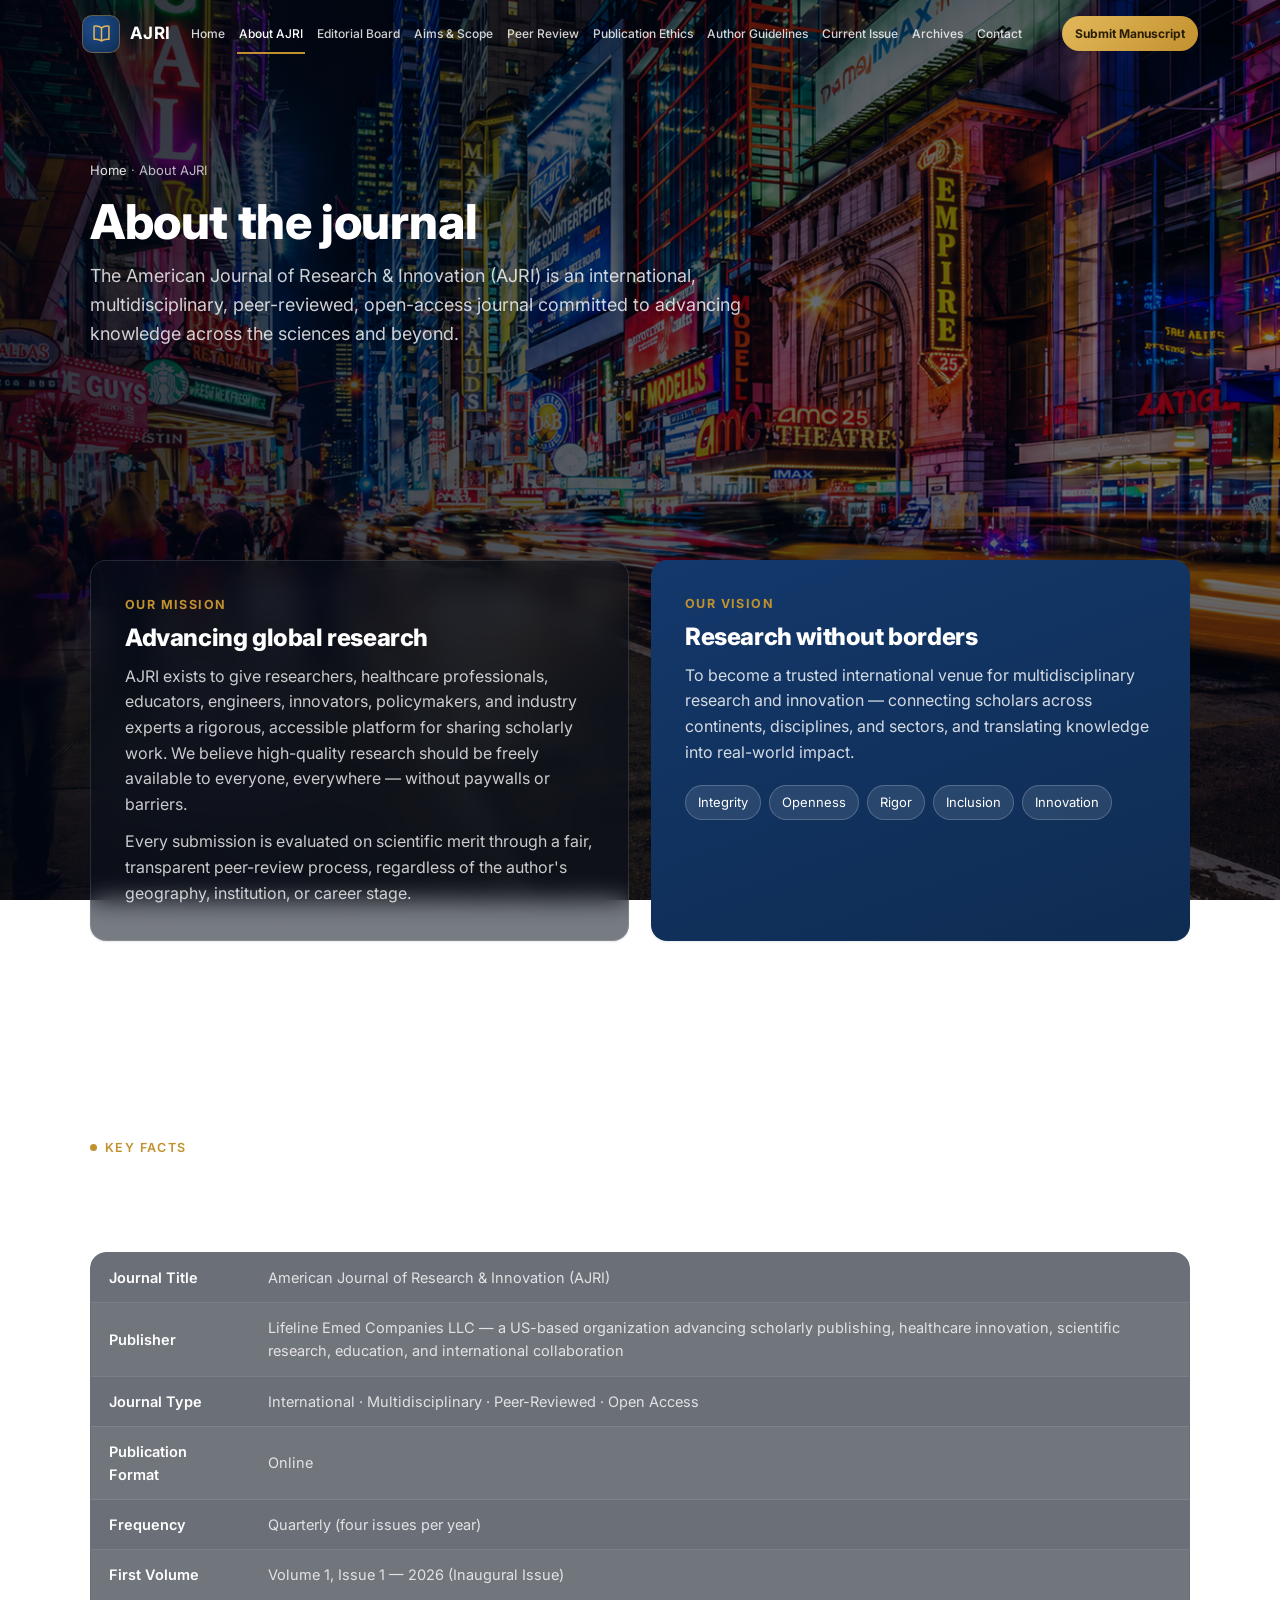
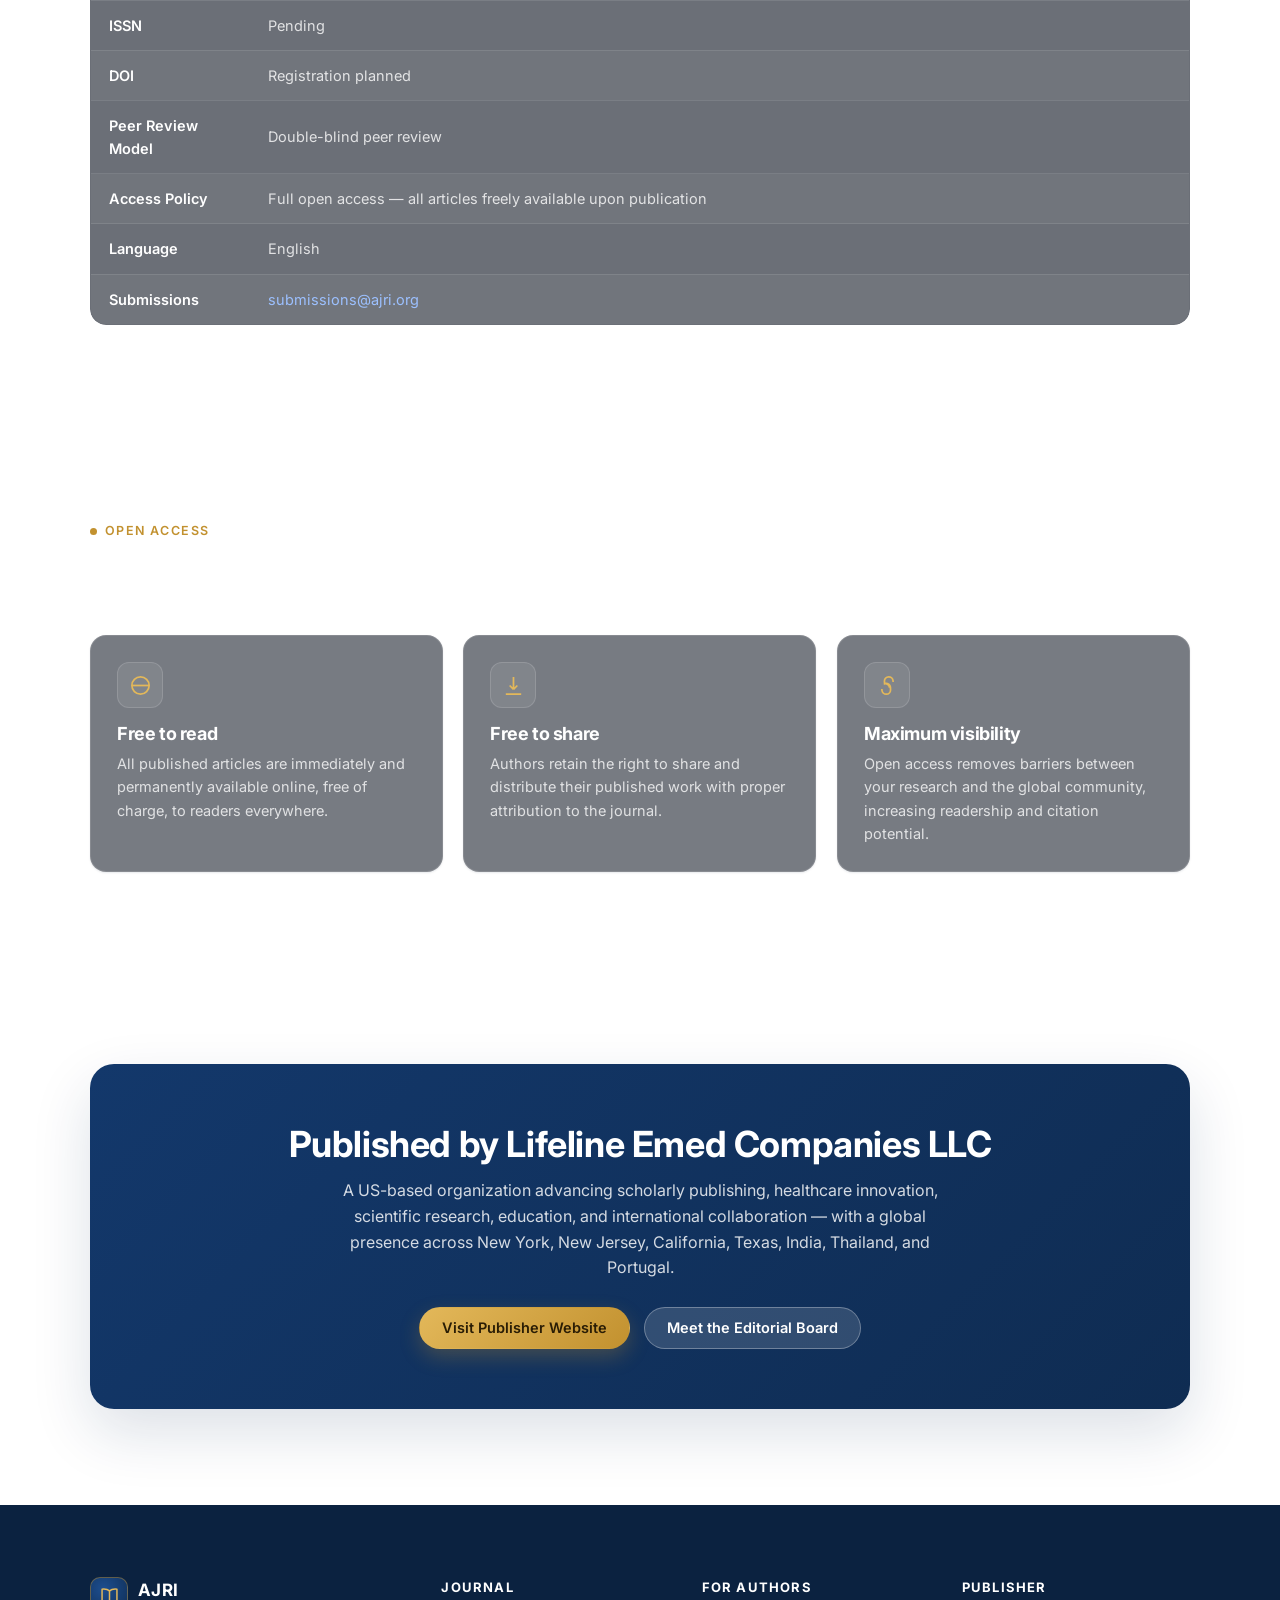
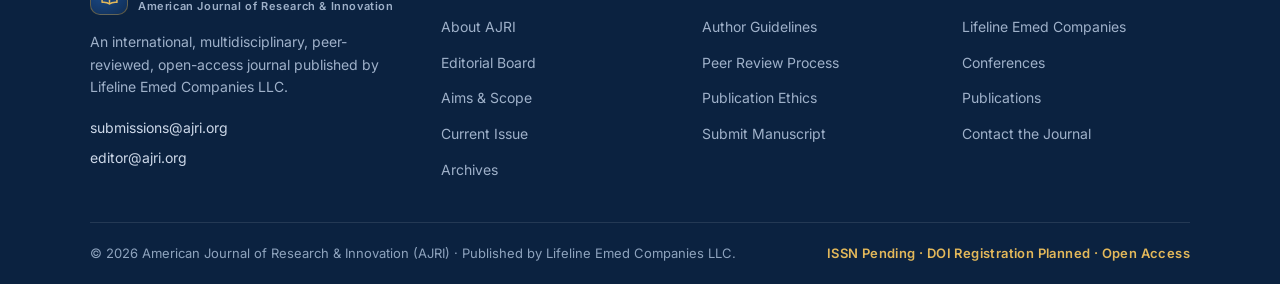
==== commit b1254bbe: "Taller heroes: full-viewport home hero, 44vh inner-page heroes Co-Authored-By: Claude Fable 5 <norep" ====
--- a/about.html
+++ b/about.html
@@ -8,7 +8,7 @@
 <link rel="preconnect" href="https://fonts.googleapis.com" />
 <link rel="preconnect" href="https://fonts.gstatic.com" crossorigin />
 <link href="https://fonts.googleapis.com/css2?family=Inter:wght@400;500;600;700;800&display=swap" rel="stylesheet" />
-<link rel="stylesheet" href="assets/styles.css?v=12" />
+<link rel="stylesheet" href="assets/styles.css?v=13" />
 </head>
 <body data-fixed-bg="assets/heroes/about.jpg">
 <div id="site-nav"></div>
--- a/assets/styles.css
+++ b/assets/styles.css
@@ -429,7 +429,9 @@
 /* sections go transparent so the fixed image shows through everywhere */
 body.has-hero section{background:transparent}
 body.has-hero .section--surface{background:transparent}
-body.has-hero .page-head--photo{background-image:none !important;background-color:transparent;min-height:240px}
+body.has-hero .page-head--photo{background-image:none !important;background-color:transparent;
+  min-height:clamp(300px,44vh,520px);display:flex;align-items:center}
+body.has-hero .page-head--photo>.container{padding-bottom:24px}
 body.has-hero .page-head--photo::before{background:none}
 
 /* loose headings & text over the photo */
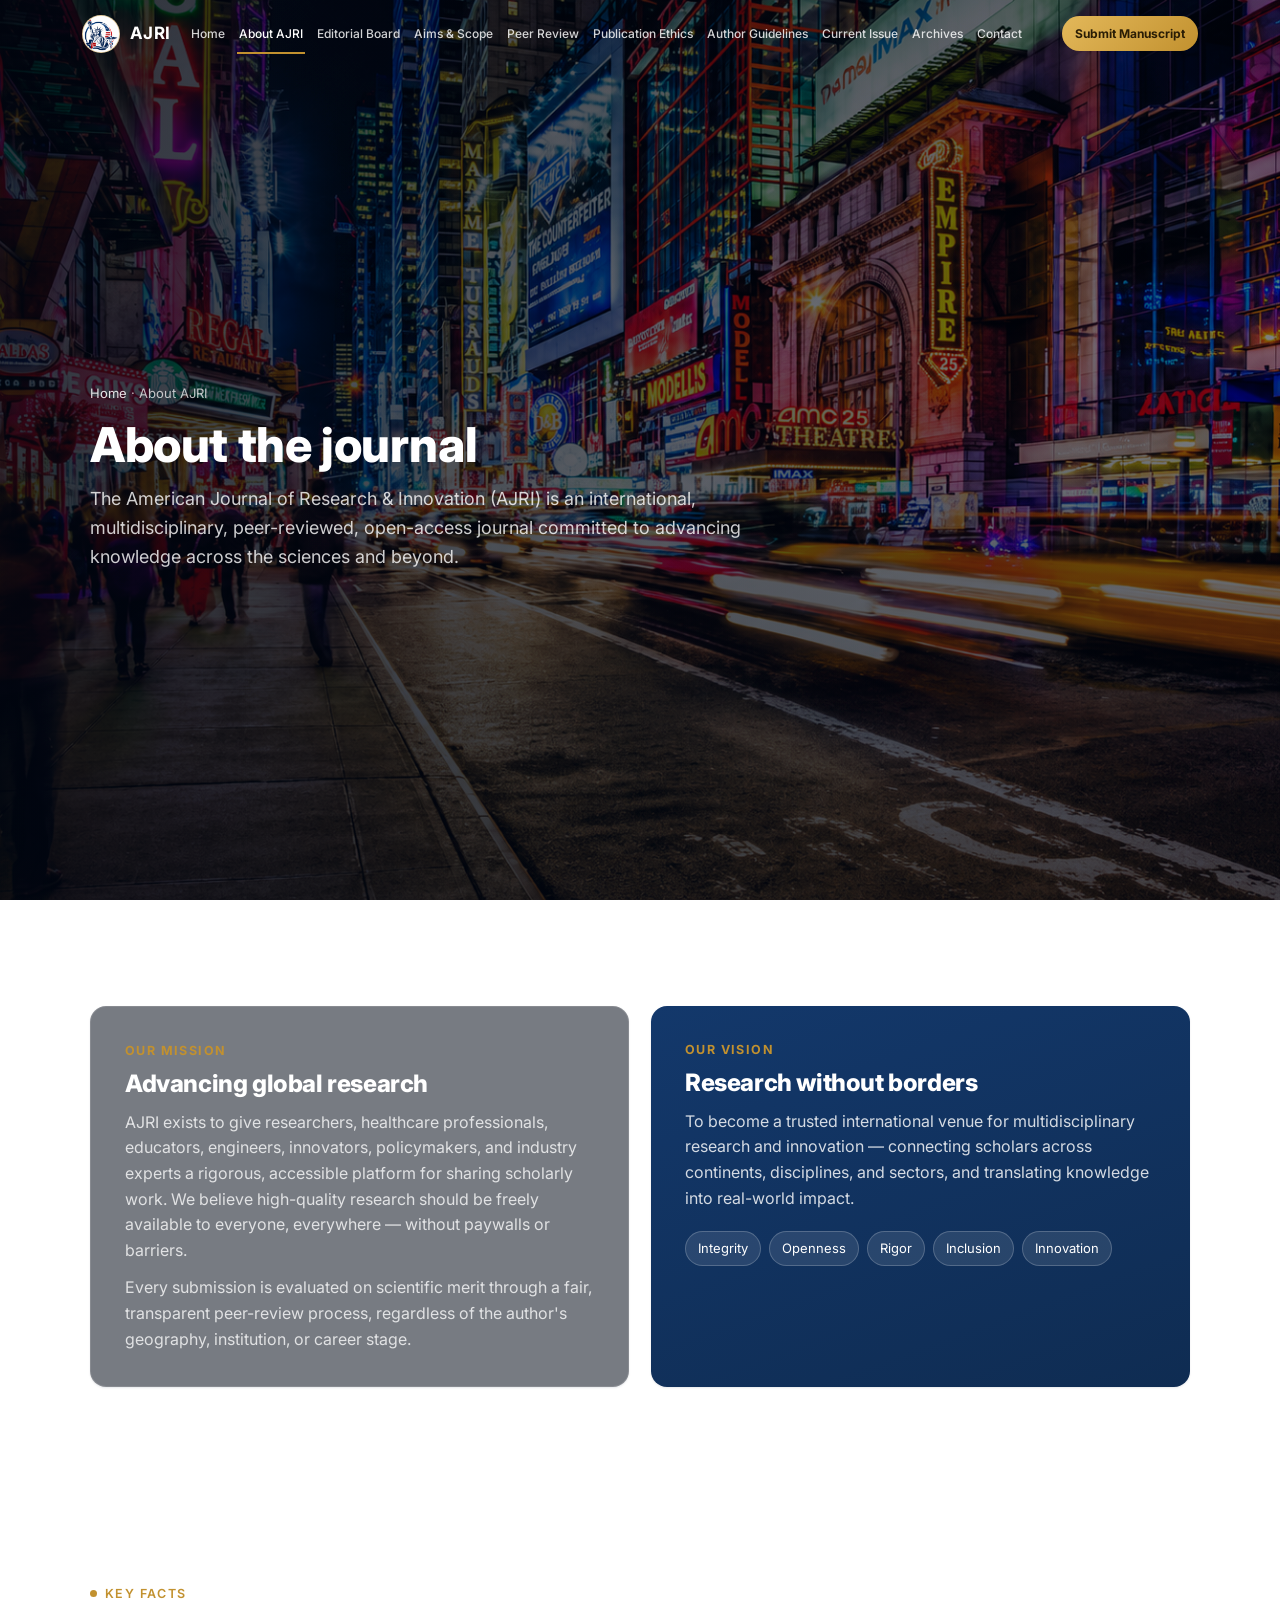
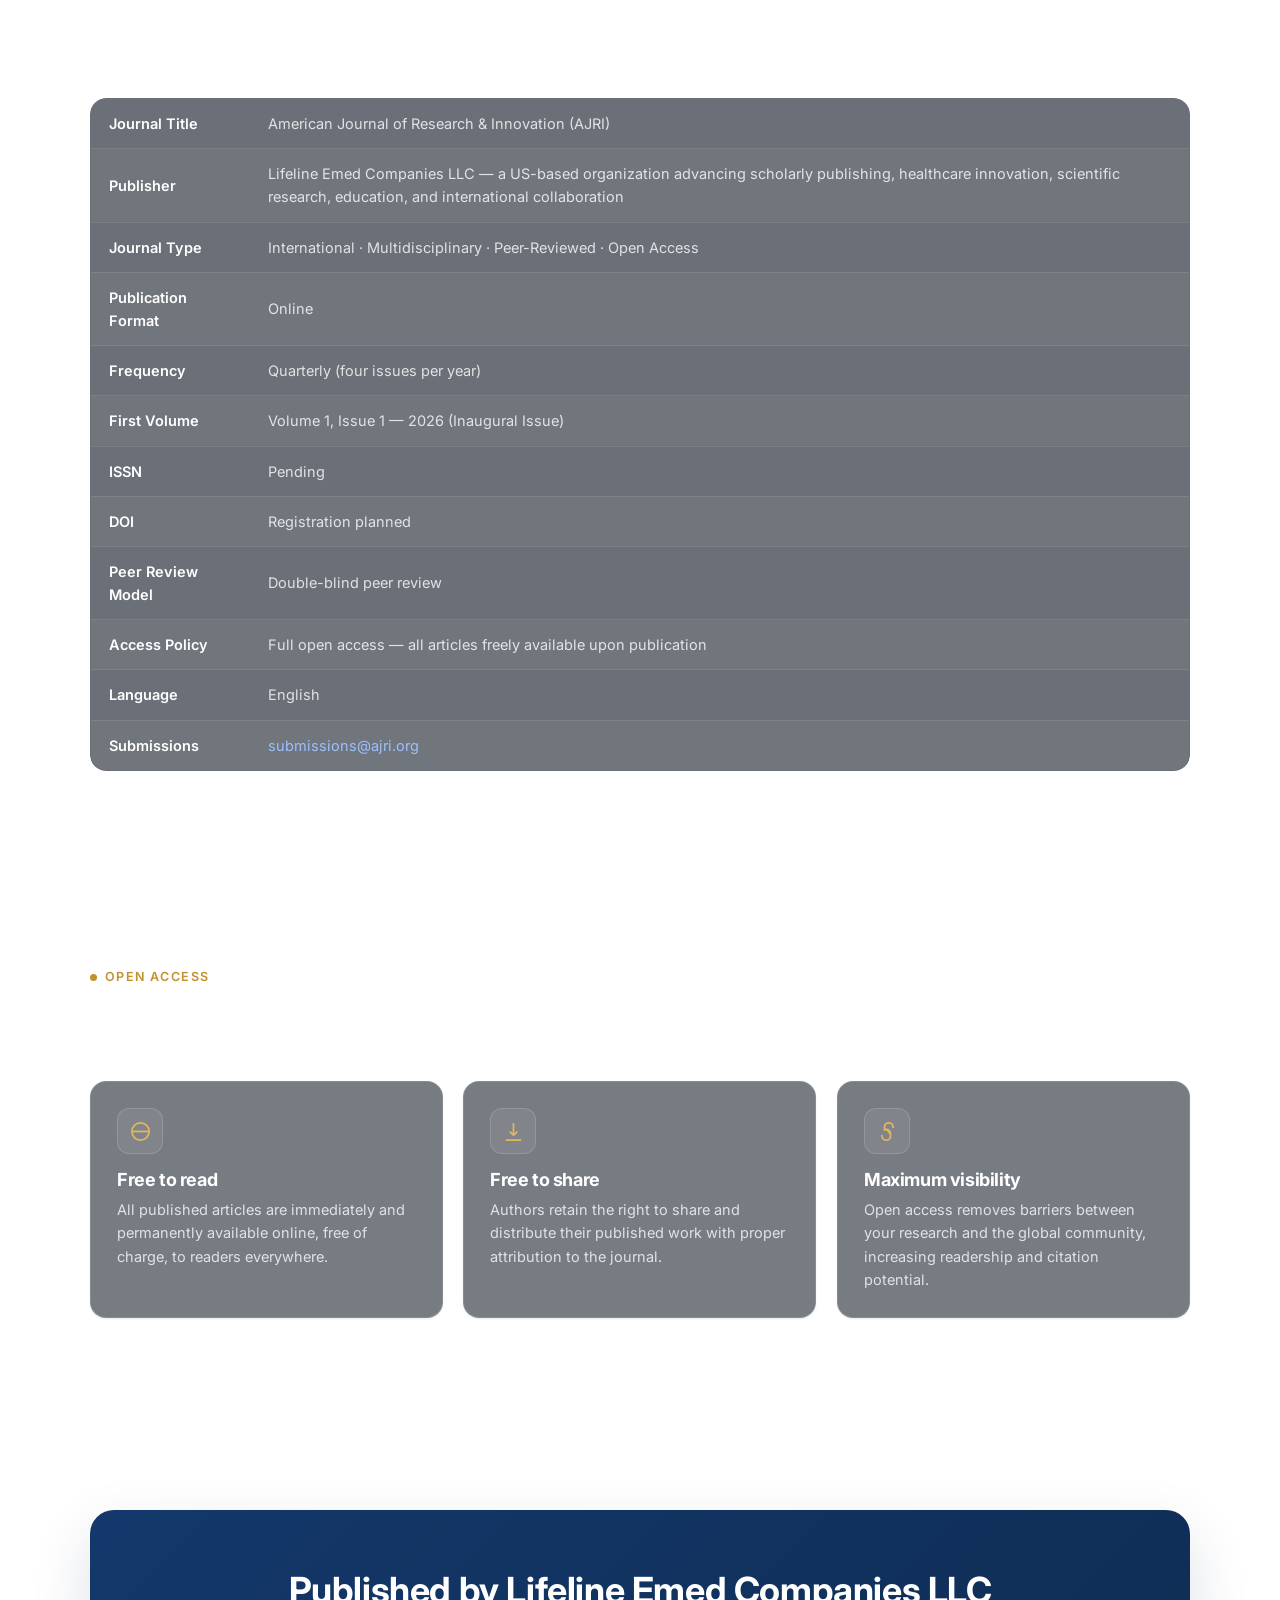
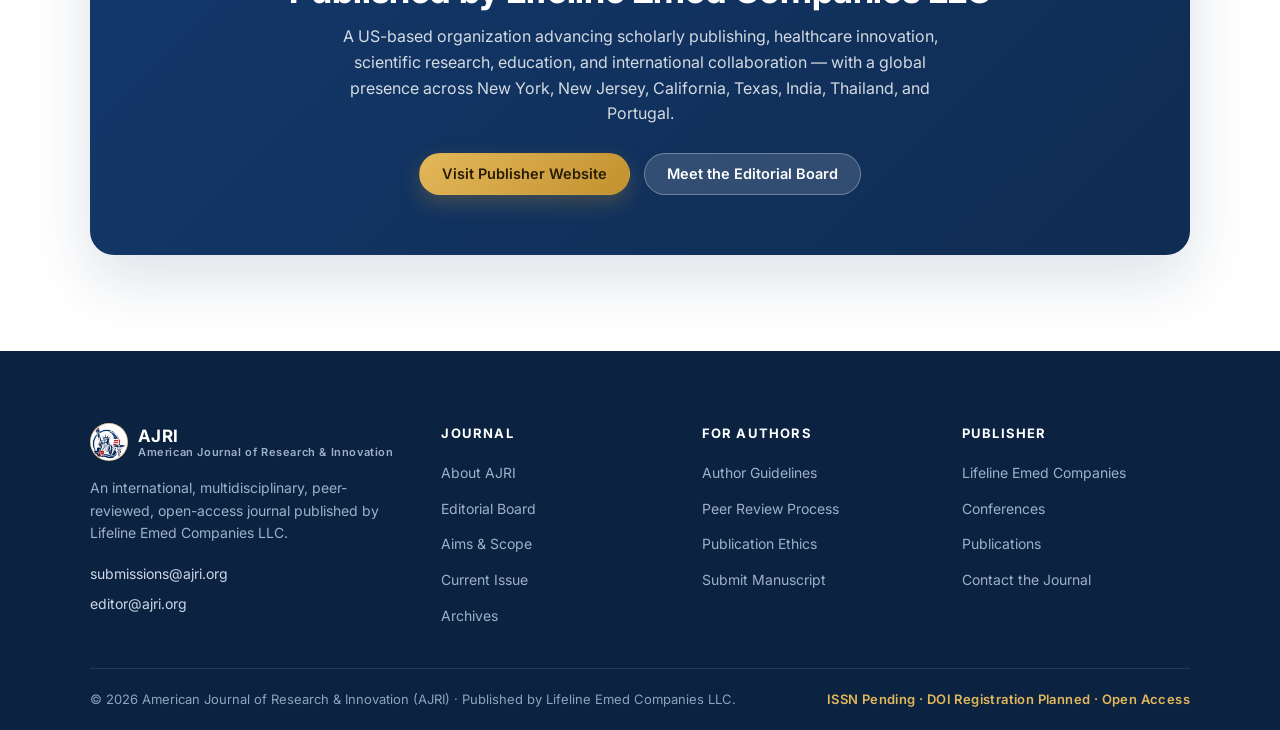
==== commit 0dbd49c0: "Full-screen heroes on all pages; new Liberty medical logo + favicon Co-Authored-By: Claude Fable 5 <" ====
--- a/about.html
+++ b/about.html
@@ -8,7 +8,8 @@
 <link rel="preconnect" href="https://fonts.googleapis.com" />
 <link rel="preconnect" href="https://fonts.gstatic.com" crossorigin />
 <link href="https://fonts.googleapis.com/css2?family=Inter:wght@400;500;600;700;800&display=swap" rel="stylesheet" />
-<link rel="stylesheet" href="assets/styles.css?v=13" />
+<link rel="icon" type="image/png" href="assets/logo.png" />
+<link rel="stylesheet" href="assets/styles.css?v=15" />
 </head>
 <body data-fixed-bg="assets/heroes/about.jpg">
 <div id="site-nav"></div>
@@ -103,6 +104,6 @@
 </section>
 
 <div id="site-footer"></div>
-<script src="assets/main.js?v=6"></script>
+<script src="assets/main.js?v=7"></script>
 </body>
 </html>
--- a/assets/styles.css
+++ b/assets/styles.css
@@ -82,9 +82,10 @@
 .jnav__top{max-width:var(--maxw);margin:0 auto;display:flex;align-items:center;gap:clamp(12px,1.4vw,18px);
   padding:9px clamp(16px,3vw,32px);transition:padding .3s}
 .brand{display:flex;align-items:center;gap:10px;min-width:0}
-.brand__mark{flex:none;width:38px;height:38px;border-radius:10px;display:grid;place-items:center;
-  background:radial-gradient(circle at 35% 30%,var(--navy-600),var(--navy));border:1px solid rgba(194,145,47,.45)}
+.brand__mark{flex:none;width:38px;height:38px;border-radius:50%;display:grid;place-items:center;
+  background:#fff;border:1px solid rgba(194,145,47,.45);overflow:hidden}
 .brand__mark svg{width:21px;height:21px}
+.brand__mark img{width:100%;height:100%;object-fit:cover;border-radius:inherit}
 .brand__name{line-height:1.1;min-width:0}
 .brand__name b{display:block;font-size:17px;color:var(--navy);letter-spacing:.4px;white-space:nowrap;
   transition:color .3s}
@@ -430,7 +431,7 @@
 body.has-hero section{background:transparent}
 body.has-hero .section--surface{background:transparent}
 body.has-hero .page-head--photo{background-image:none !important;background-color:transparent;
-  min-height:clamp(300px,44vh,520px);display:flex;align-items:center}
+  min-height:calc(100svh - var(--nav-h));display:flex;align-items:center}
 body.has-hero .page-head--photo>.container{padding-bottom:24px}
 body.has-hero .page-head--photo::before{background:none}
 
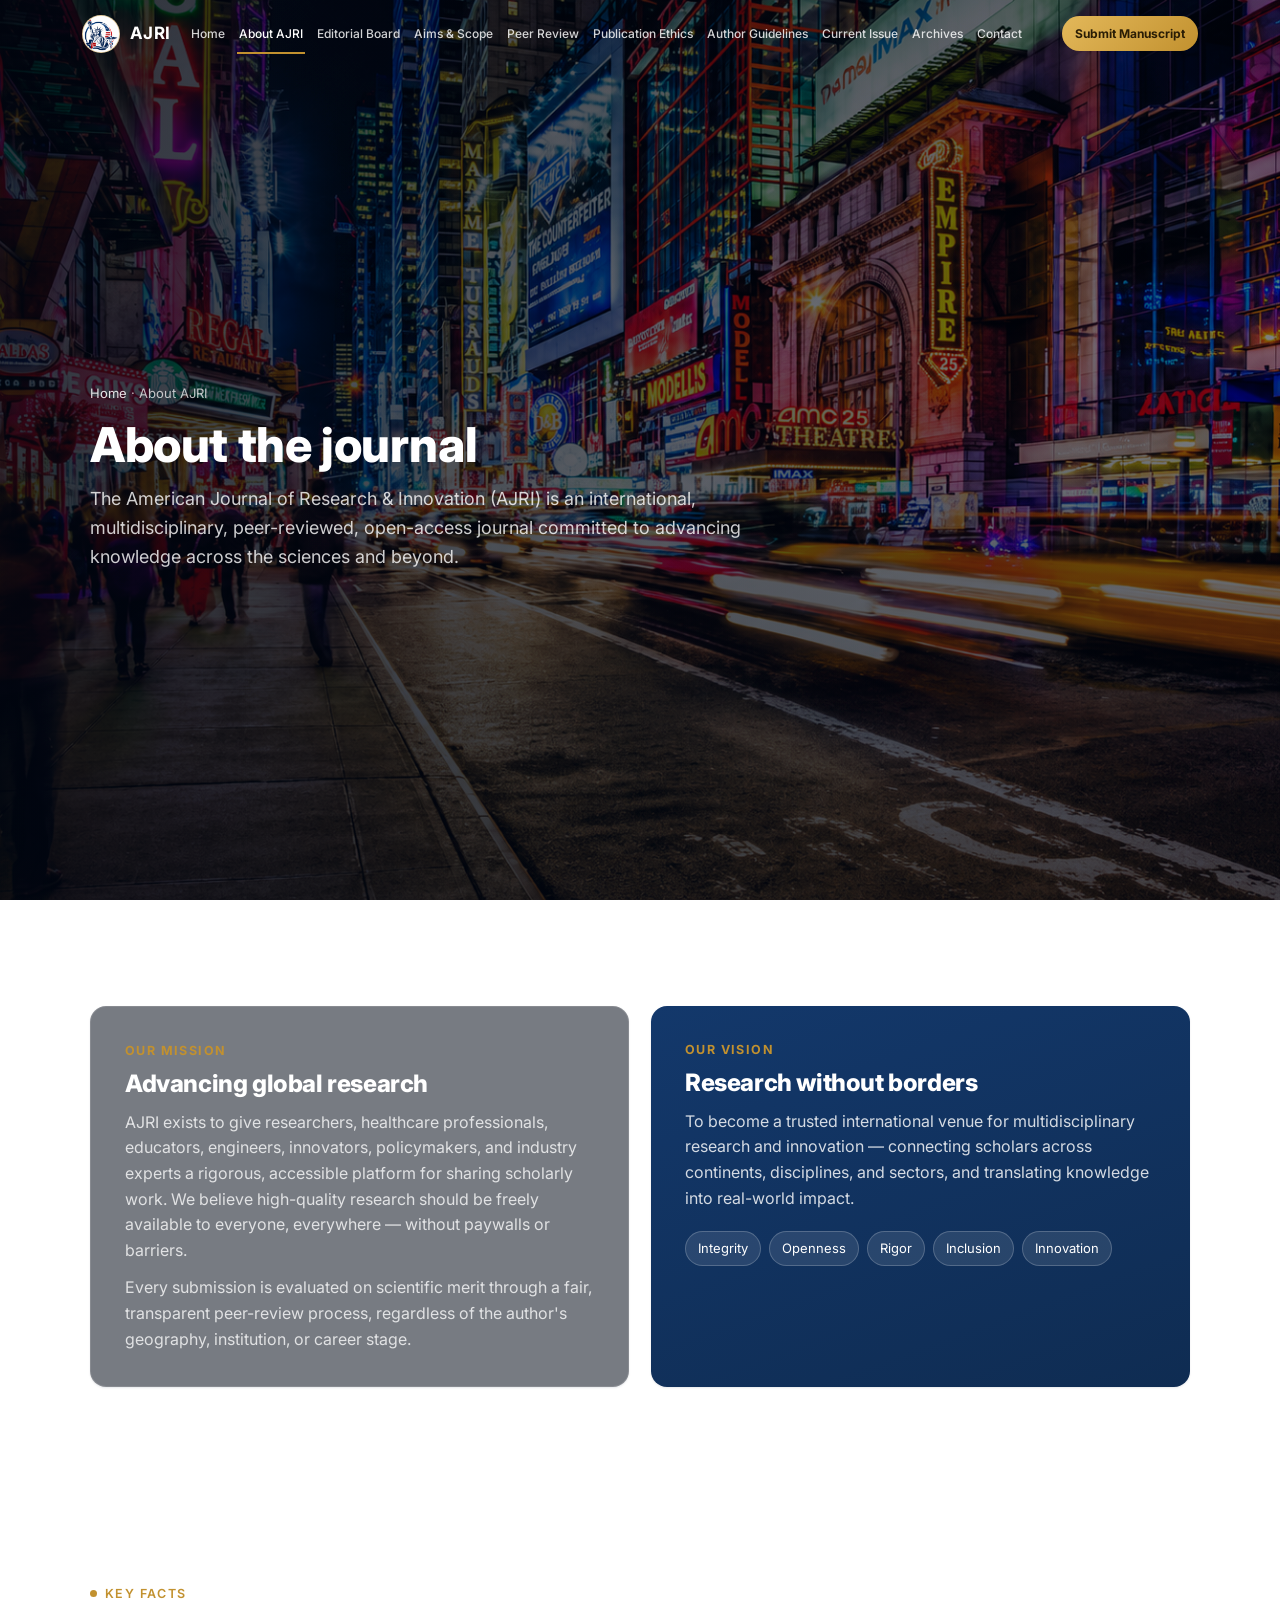
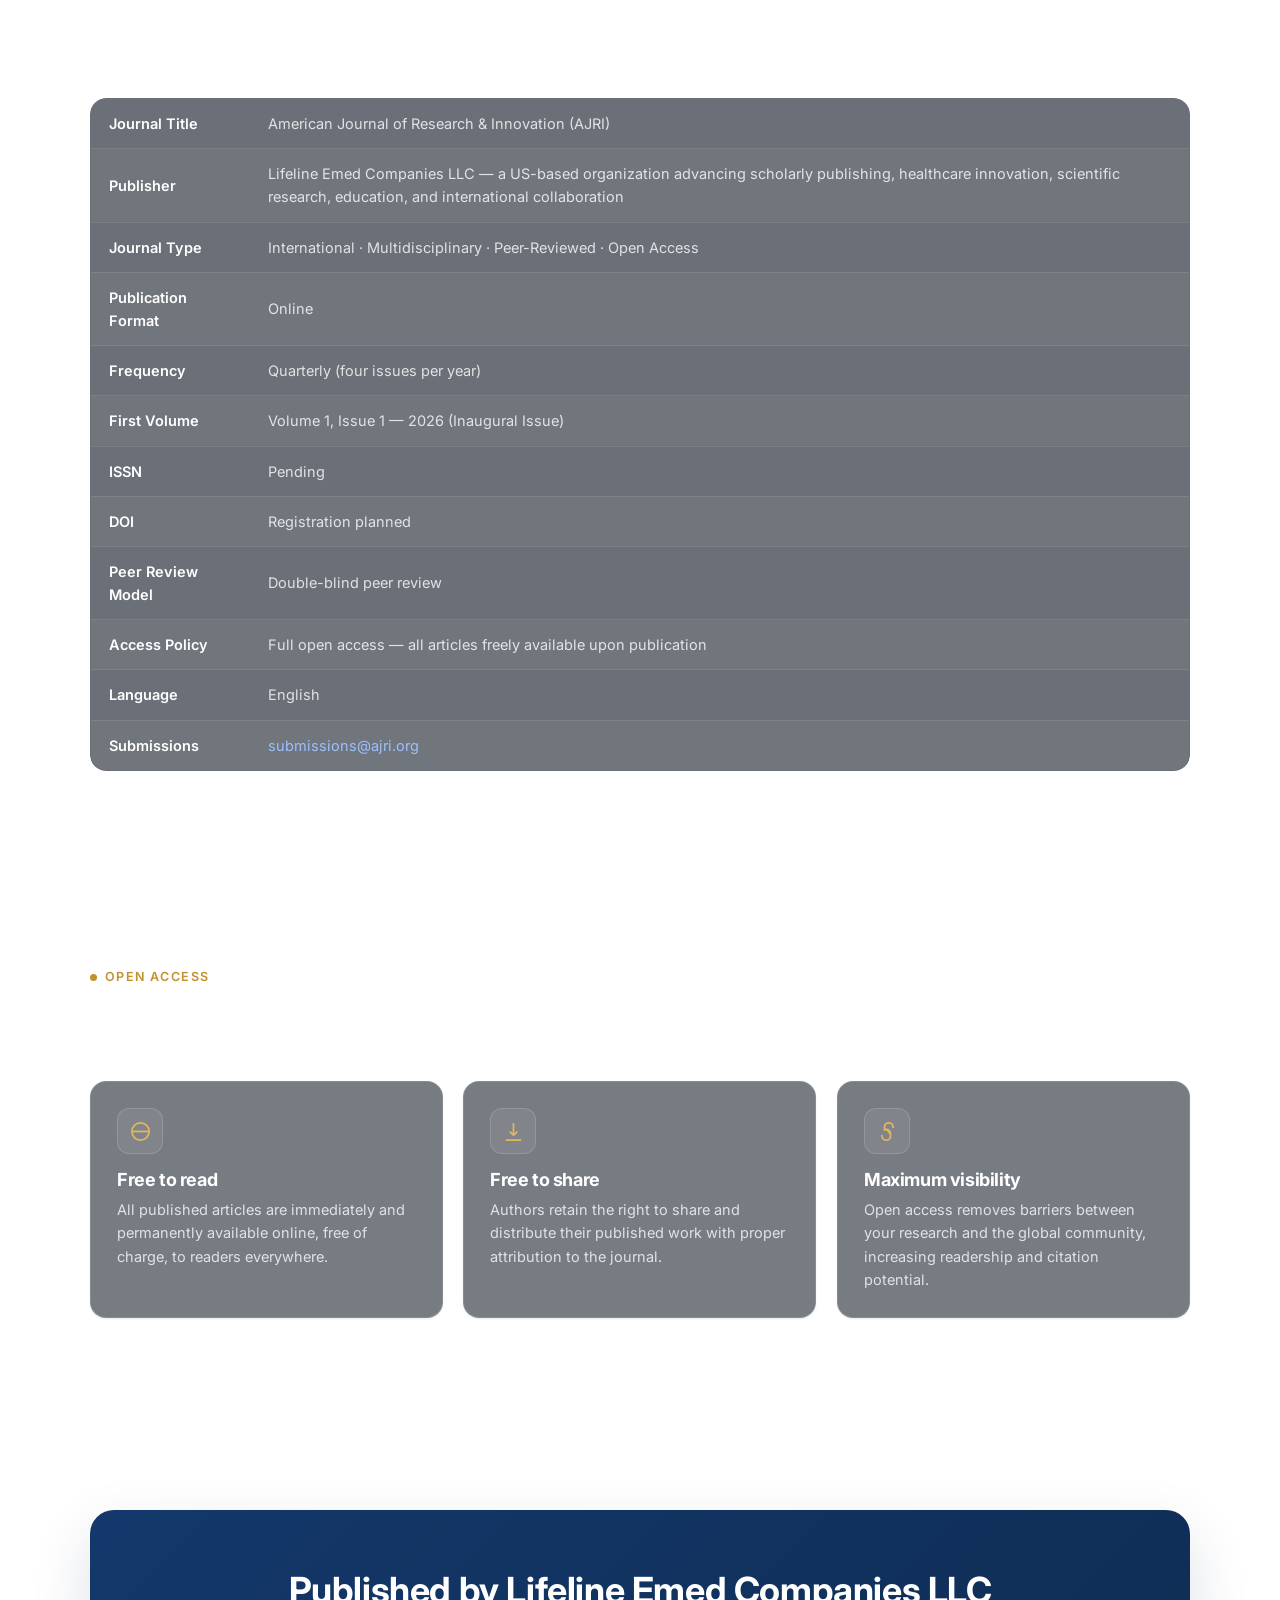
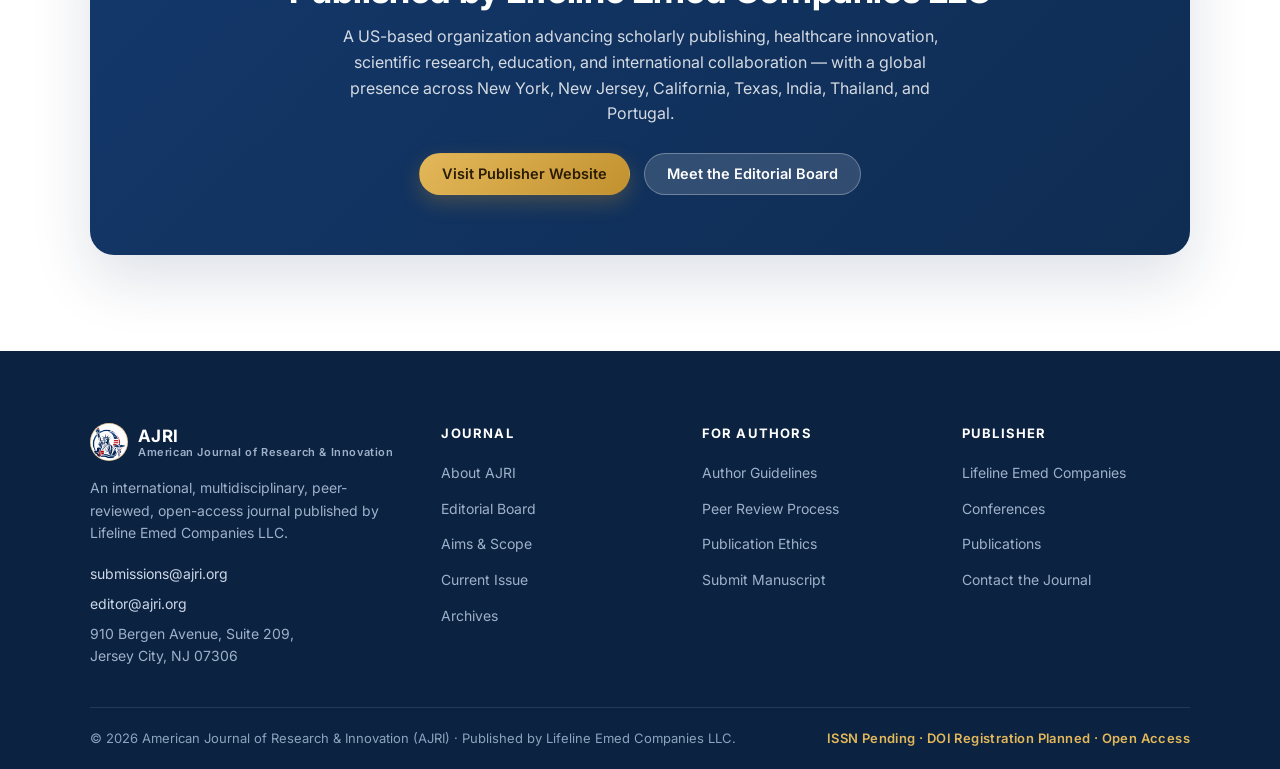
==== commit 0ea892e4: "Publish first article in Vol 1 Issue 1; footer address; full-text visibility fix - Full-text article" ====
--- a/about.html
+++ b/about.html
@@ -9,7 +9,7 @@
 <link rel="preconnect" href="https://fonts.gstatic.com" crossorigin />
 <link href="https://fonts.googleapis.com/css2?family=Inter:wght@400;500;600;700;800&display=swap" rel="stylesheet" />
 <link rel="icon" type="image/png" href="assets/logo.png" />
-<link rel="stylesheet" href="assets/styles.css?v=15" />
+<link rel="stylesheet" href="assets/styles.css?v=17" />
 </head>
 <body data-fixed-bg="assets/heroes/about.jpg">
 <div id="site-nav"></div>
@@ -104,6 +104,6 @@
 </section>
 
 <div id="site-footer"></div>
-<script src="assets/main.js?v=7"></script>
+<script src="assets/main.js?v=8"></script>
 </body>
 </html>
--- a/assets/styles.css
+++ b/assets/styles.css
@@ -346,6 +346,19 @@
 .tl-item .when{font-size:12px;font-weight:700;letter-spacing:1px;text-transform:uppercase;color:var(--gold);margin-bottom:4px}
 .tl-item p{color:var(--muted);font-size:14.5px;margin-top:6px;max-width:64ch}
 
+/* article full-text "paper" — stays light for readability over the photo bg */
+.paper{background:#fff;border:1px solid var(--border);border-radius:22px;
+  padding:clamp(26px,5vw,60px);box-shadow:var(--shadow);max-width:940px;margin:0 auto}
+.paper h2{font-size:23px;margin:36px 0 12px;color:var(--navy)}
+.paper h2:first-child{margin-top:0}
+.paper h3{font-size:17.5px;margin:24px 0 8px;color:var(--navy)}
+.paper p{color:#3d4c64;font-size:15.5px;line-height:1.75;margin:10px 0}
+.paper ol,.paper ul{margin:12px 0 0 22px;display:grid;gap:8px;color:#3d4c64;font-size:14.5px;line-height:1.6}
+.paper .ab-label{font-weight:700;color:var(--navy)}
+.paper .rule{border:0;border-top:1px solid var(--surface-2);margin:34px 0}
+.article-head-meta{display:flex;flex-wrap:wrap;gap:14px;font-size:13px;color:rgba(255,255,255,.85);margin-top:14px}
+.article-head-meta b{color:#fff}
+
 /* ---------- FOOTER ---------- */
 .footer{background:#0b2240;color:#cdd8e8}
 .footer__top{display:grid;grid-template-columns:1.4fr 1fr 1fr 1fr;gap:32px;padding:clamp(48px,6vw,72px) 0 40px}
@@ -355,6 +368,7 @@
 .footer__brand .contacts{margin-top:18px;display:grid;gap:8px}
 .footer__brand .contacts a{color:#cdd8e8;font-size:14px}
 .footer__brand .contacts a:hover{color:#fff}
+.footer__brand .contacts span{color:#9fb1c9;font-size:14px;line-height:1.55}
 .footer h4{color:#fff;font-size:13px;letter-spacing:1.2px;text-transform:uppercase;margin-bottom:16px}
 .footer ul{list-style:none;display:grid;gap:10px}
 .footer ul a{color:#9fb1c9;font-size:14px;transition:color .2s}
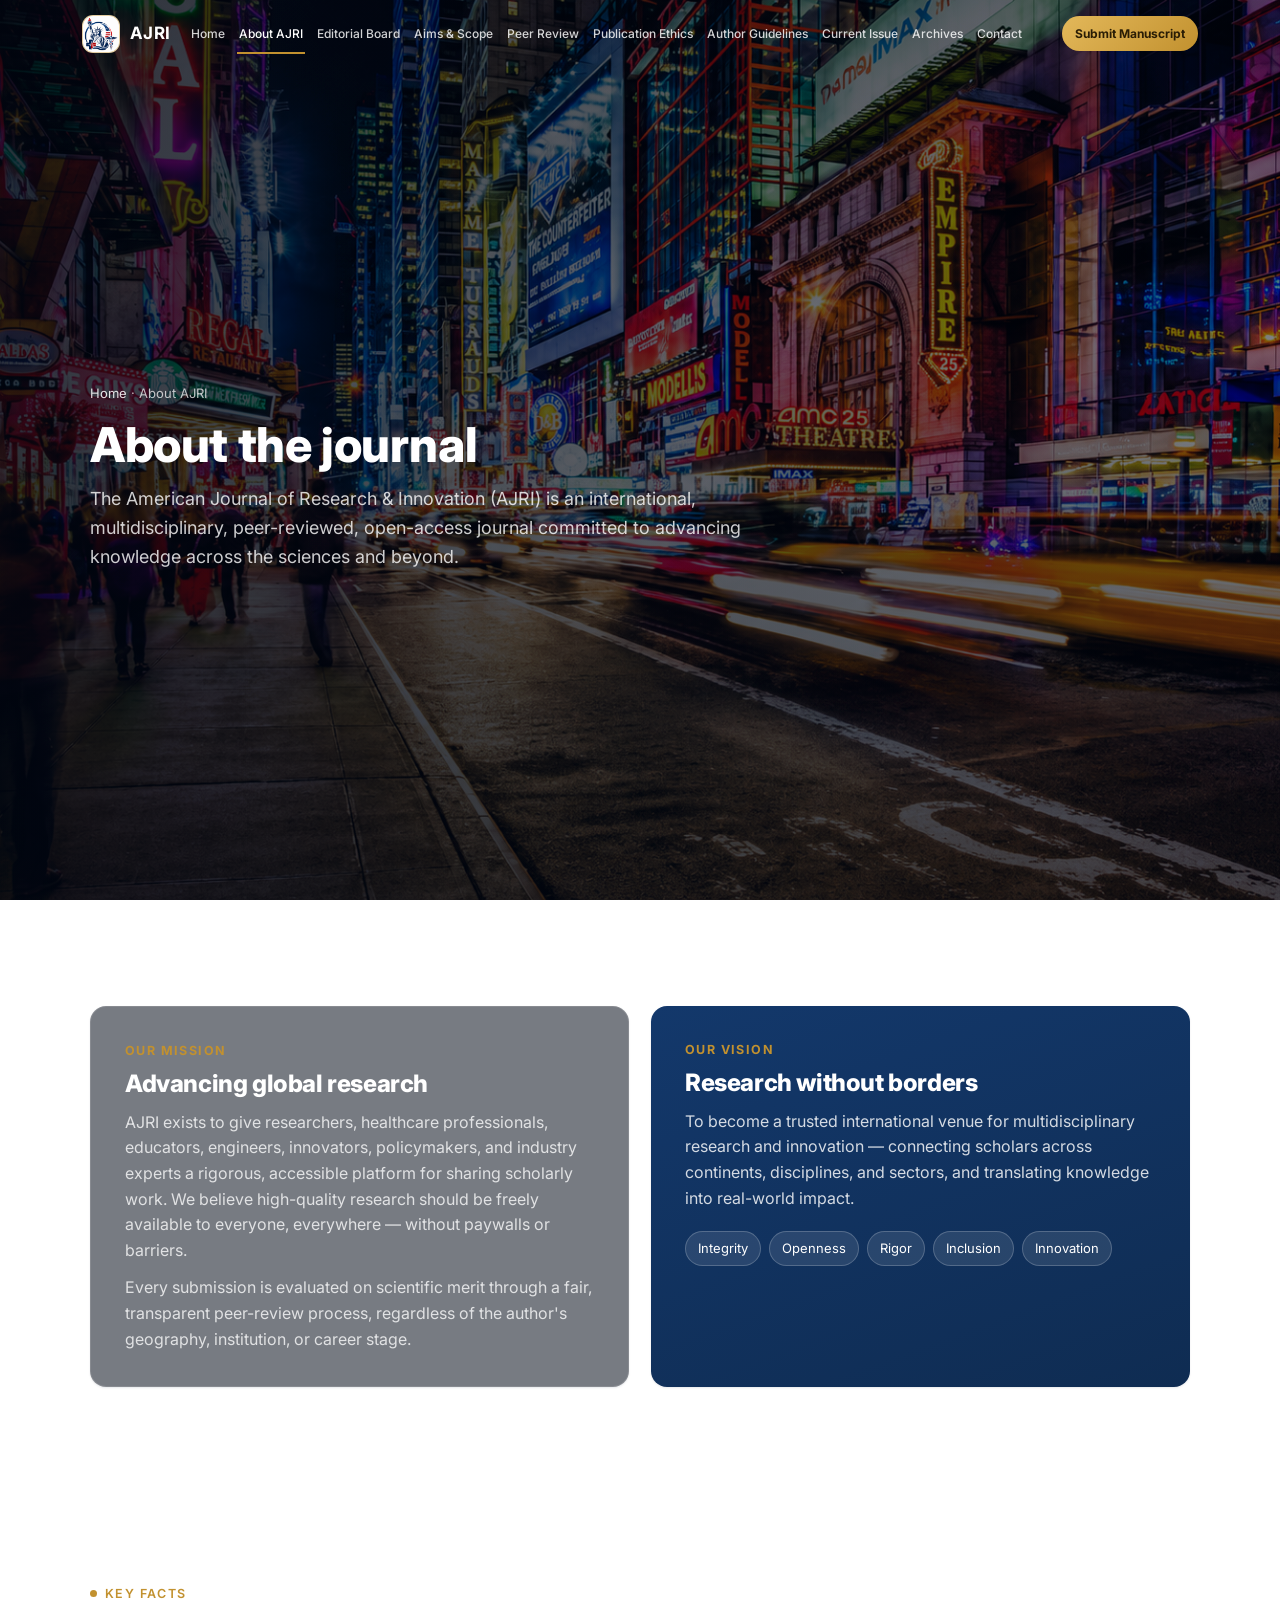
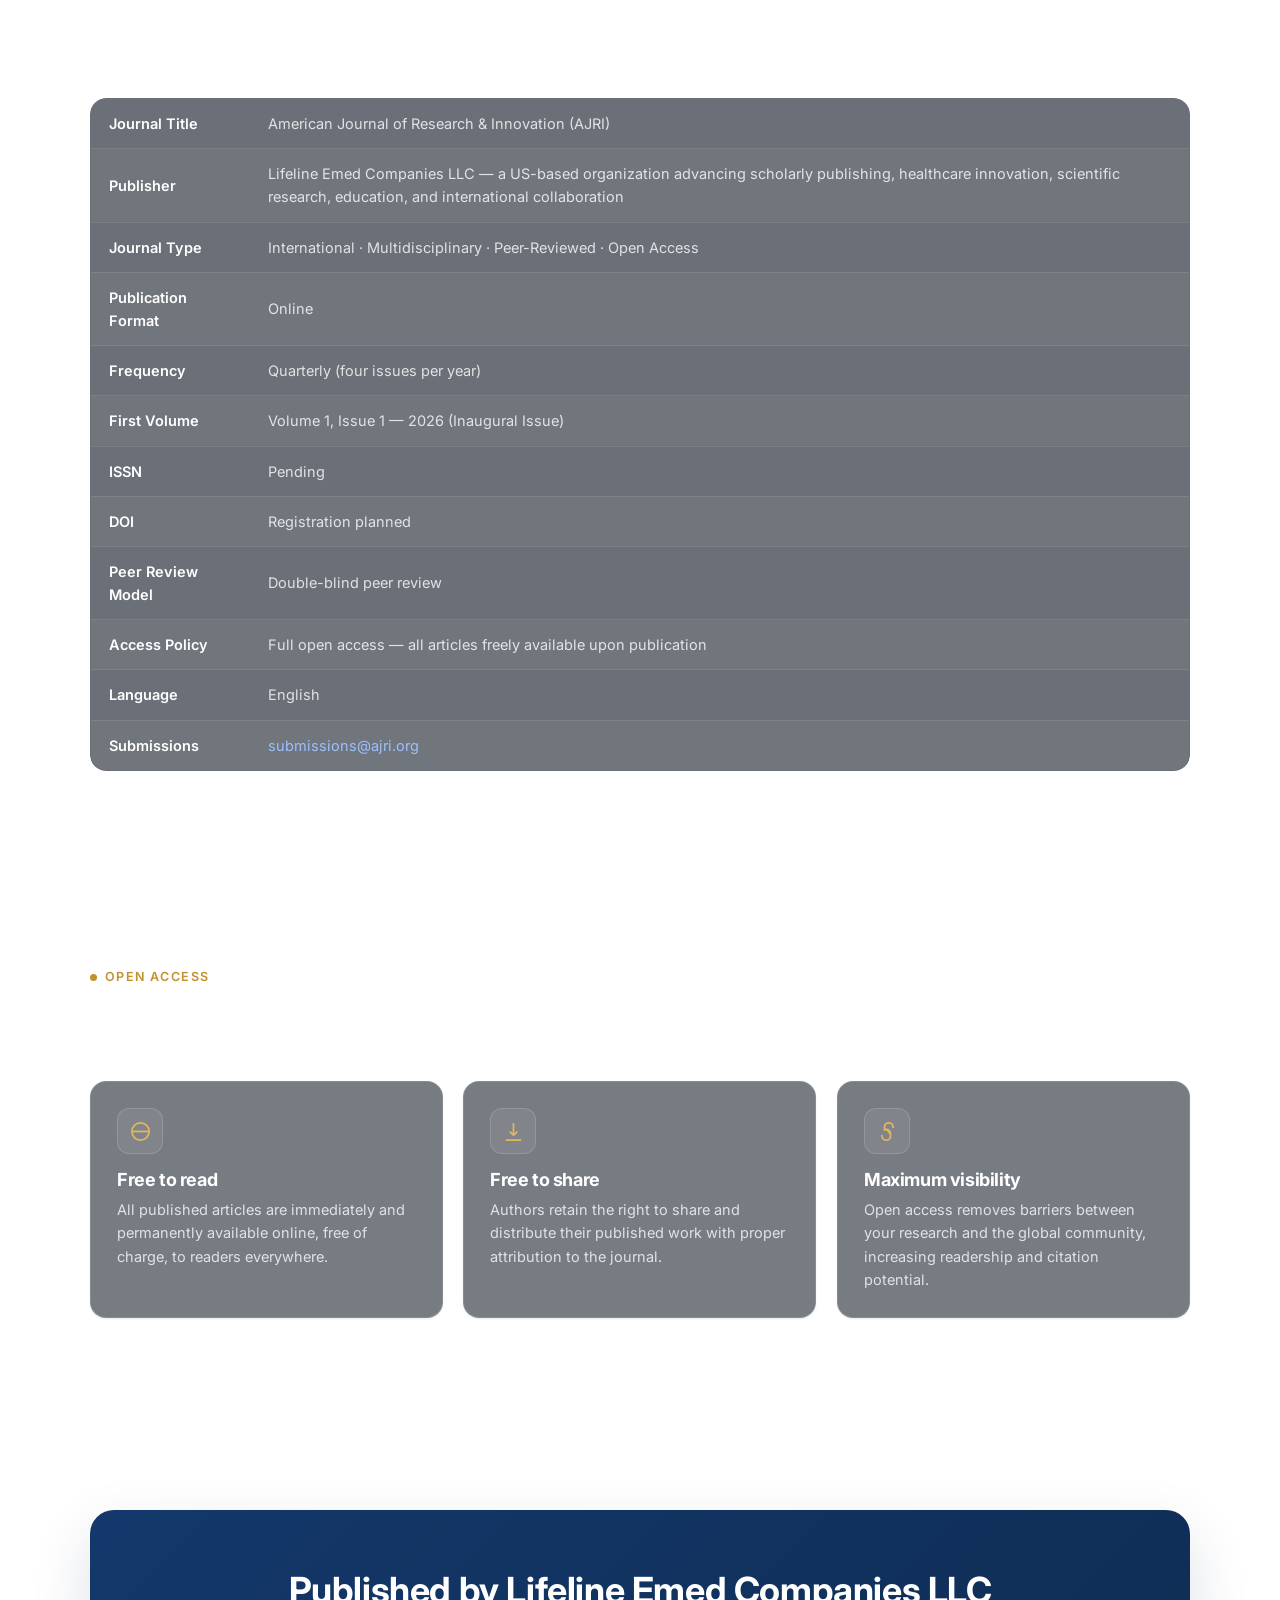
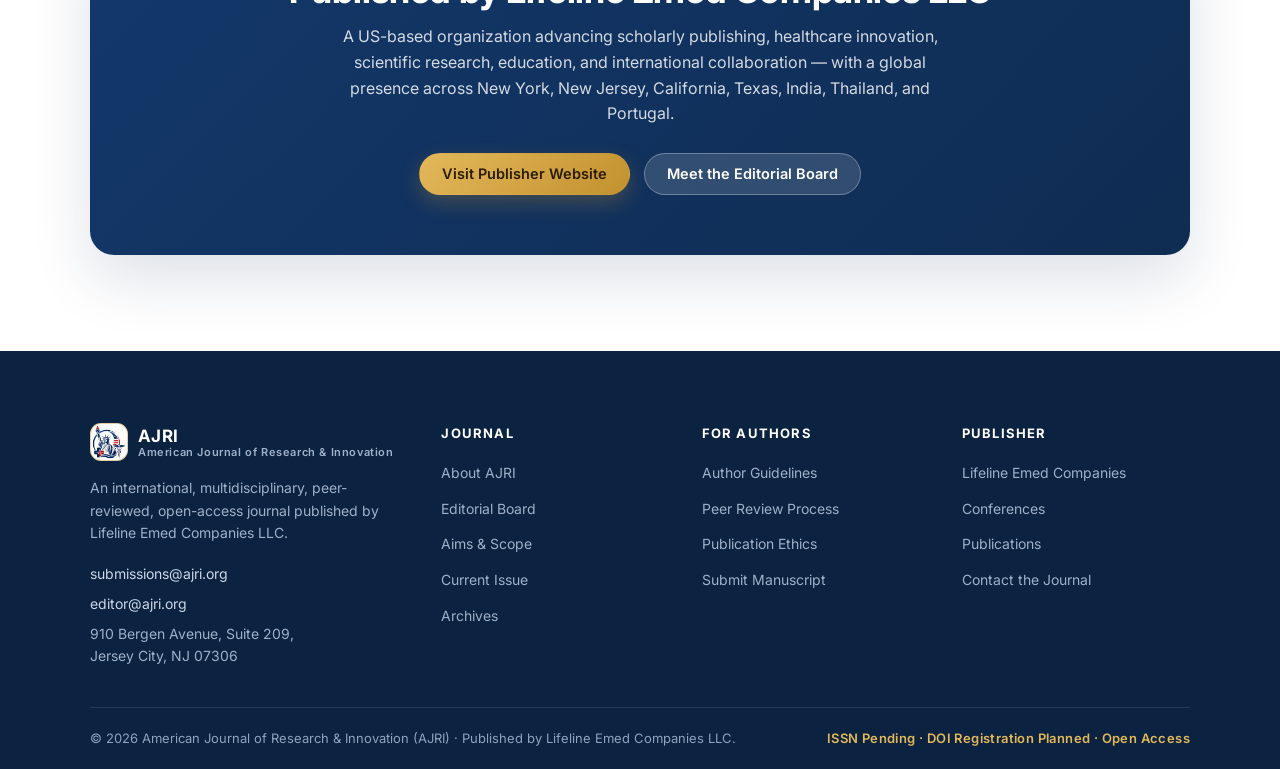
==== commit 913a9efa: "Dark glassmorphic nav island; rounded-square logo badge Co-Authored-By: Claude Fable 5 <noreply@anth" ====
--- a/about.html
+++ b/about.html
@@ -9,7 +9,7 @@
 <link rel="preconnect" href="https://fonts.gstatic.com" crossorigin />
 <link href="https://fonts.googleapis.com/css2?family=Inter:wght@400;500;600;700;800&display=swap" rel="stylesheet" />
 <link rel="icon" type="image/png" href="assets/logo.png" />
-<link rel="stylesheet" href="assets/styles.css?v=17" />
+<link rel="stylesheet" href="assets/styles.css?v=21" />
 </head>
 <body data-fixed-bg="assets/heroes/about.jpg">
 <div id="site-nav"></div>
--- a/assets/styles.css
+++ b/assets/styles.css
@@ -75,14 +75,22 @@
   box-shadow:none;pointer-events:none}
 .jnav.scrolled .jnav__shell{pointer-events:auto;margin:10px auto 0;
   max-width:min(var(--maxw),calc(100% - 24px));
-  background:rgba(255,255,255,.92);backdrop-filter:saturate(180%) blur(16px);
-  border-color:var(--border);border-radius:26px;overflow:hidden;
-  box-shadow:0 12px 32px rgba(15,44,82,.16)}
+  background:linear-gradient(135deg,rgba(12,20,36,.66),rgba(9,16,29,.5));
+  -webkit-backdrop-filter:saturate(150%) blur(20px);
+  backdrop-filter:saturate(150%) blur(20px);
+  border-color:rgba(255,255,255,.16);border-radius:26px;overflow:hidden;
+  box-shadow:0 16px 44px rgba(3,8,18,.45),inset 0 1px 0 rgba(255,255,255,.12)}
+/* white text on the dark glass island */
+.jnav.scrolled .brand__name b{color:#fff}
+.jnav.scrolled .jnav__links a{color:rgba(255,255,255,.8)}
+.jnav.scrolled .jnav__links a:hover,
+.jnav.scrolled .jnav__links a.active{color:#fff}
+.jnav.scrolled .jnav__burger span{background:#fff}
 .jnav.scrolled .jnav__top{padding-left:22px;padding-right:22px}
 .jnav__top{max-width:var(--maxw);margin:0 auto;display:flex;align-items:center;gap:clamp(12px,1.4vw,18px);
   padding:9px clamp(16px,3vw,32px);transition:padding .3s}
 .brand{display:flex;align-items:center;gap:10px;min-width:0}
-.brand__mark{flex:none;width:38px;height:38px;border-radius:50%;display:grid;place-items:center;
+.brand__mark{flex:none;width:38px;height:38px;border-radius:11px;display:grid;place-items:center;
   background:#fff;border:1px solid rgba(194,145,47,.45);overflow:hidden}
 .brand__mark svg{width:21px;height:21px}
 .brand__mark img{width:100%;height:100%;object-fit:cover;border-radius:inherit}
@@ -356,6 +364,9 @@
 .paper ol,.paper ul{margin:12px 0 0 22px;display:grid;gap:8px;color:#3d4c64;font-size:14.5px;line-height:1.6}
 .paper .ab-label{font-weight:700;color:var(--navy)}
 .paper .rule{border:0;border-top:1px solid var(--surface-2);margin:34px 0}
+.paper figure{margin:24px 0}
+.paper figure img{width:100%;border:1px solid var(--border);border-radius:12px;background:#fff}
+.paper figcaption{font-size:13px;color:#5b6b82;margin-top:9px;text-align:center}
 .article-head-meta{display:flex;flex-wrap:wrap;gap:14px;font-size:13px;color:rgba(255,255,255,.85);margin-top:14px}
 .article-head-meta b{color:#fff}
 
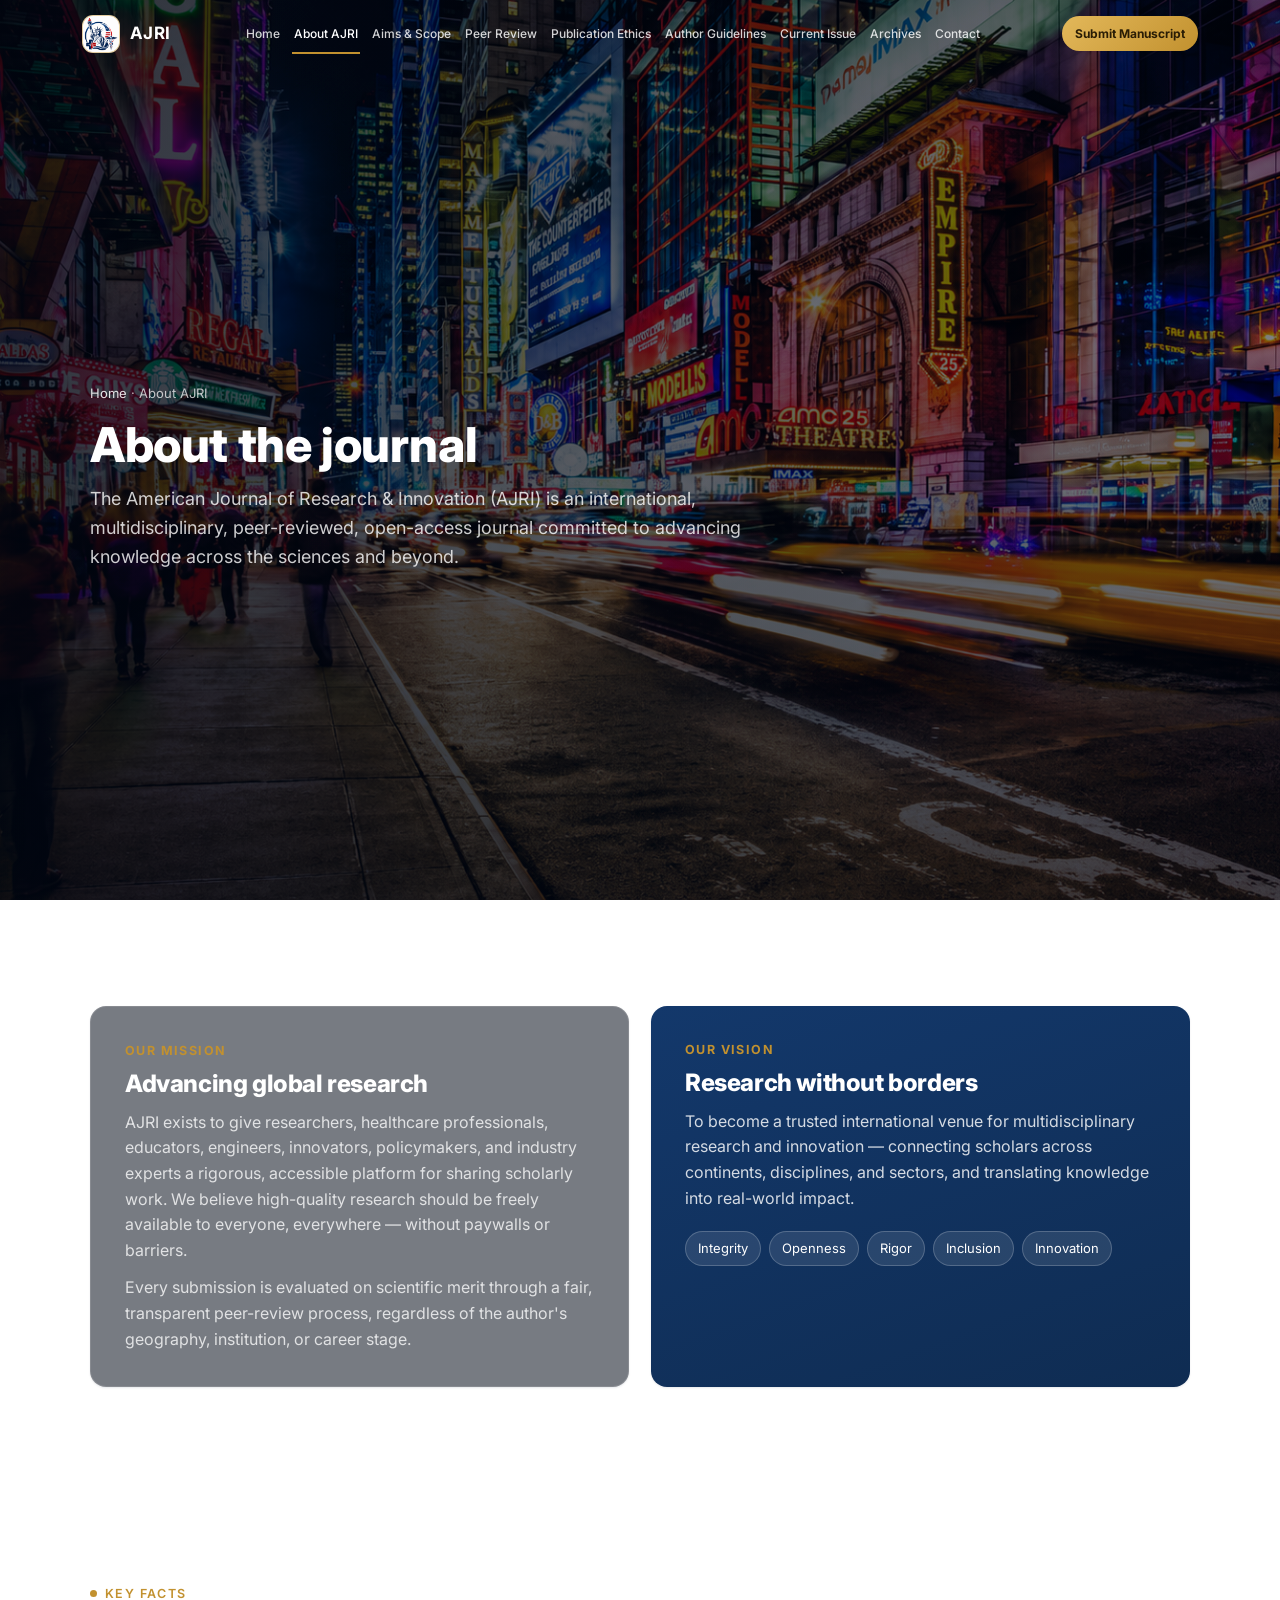
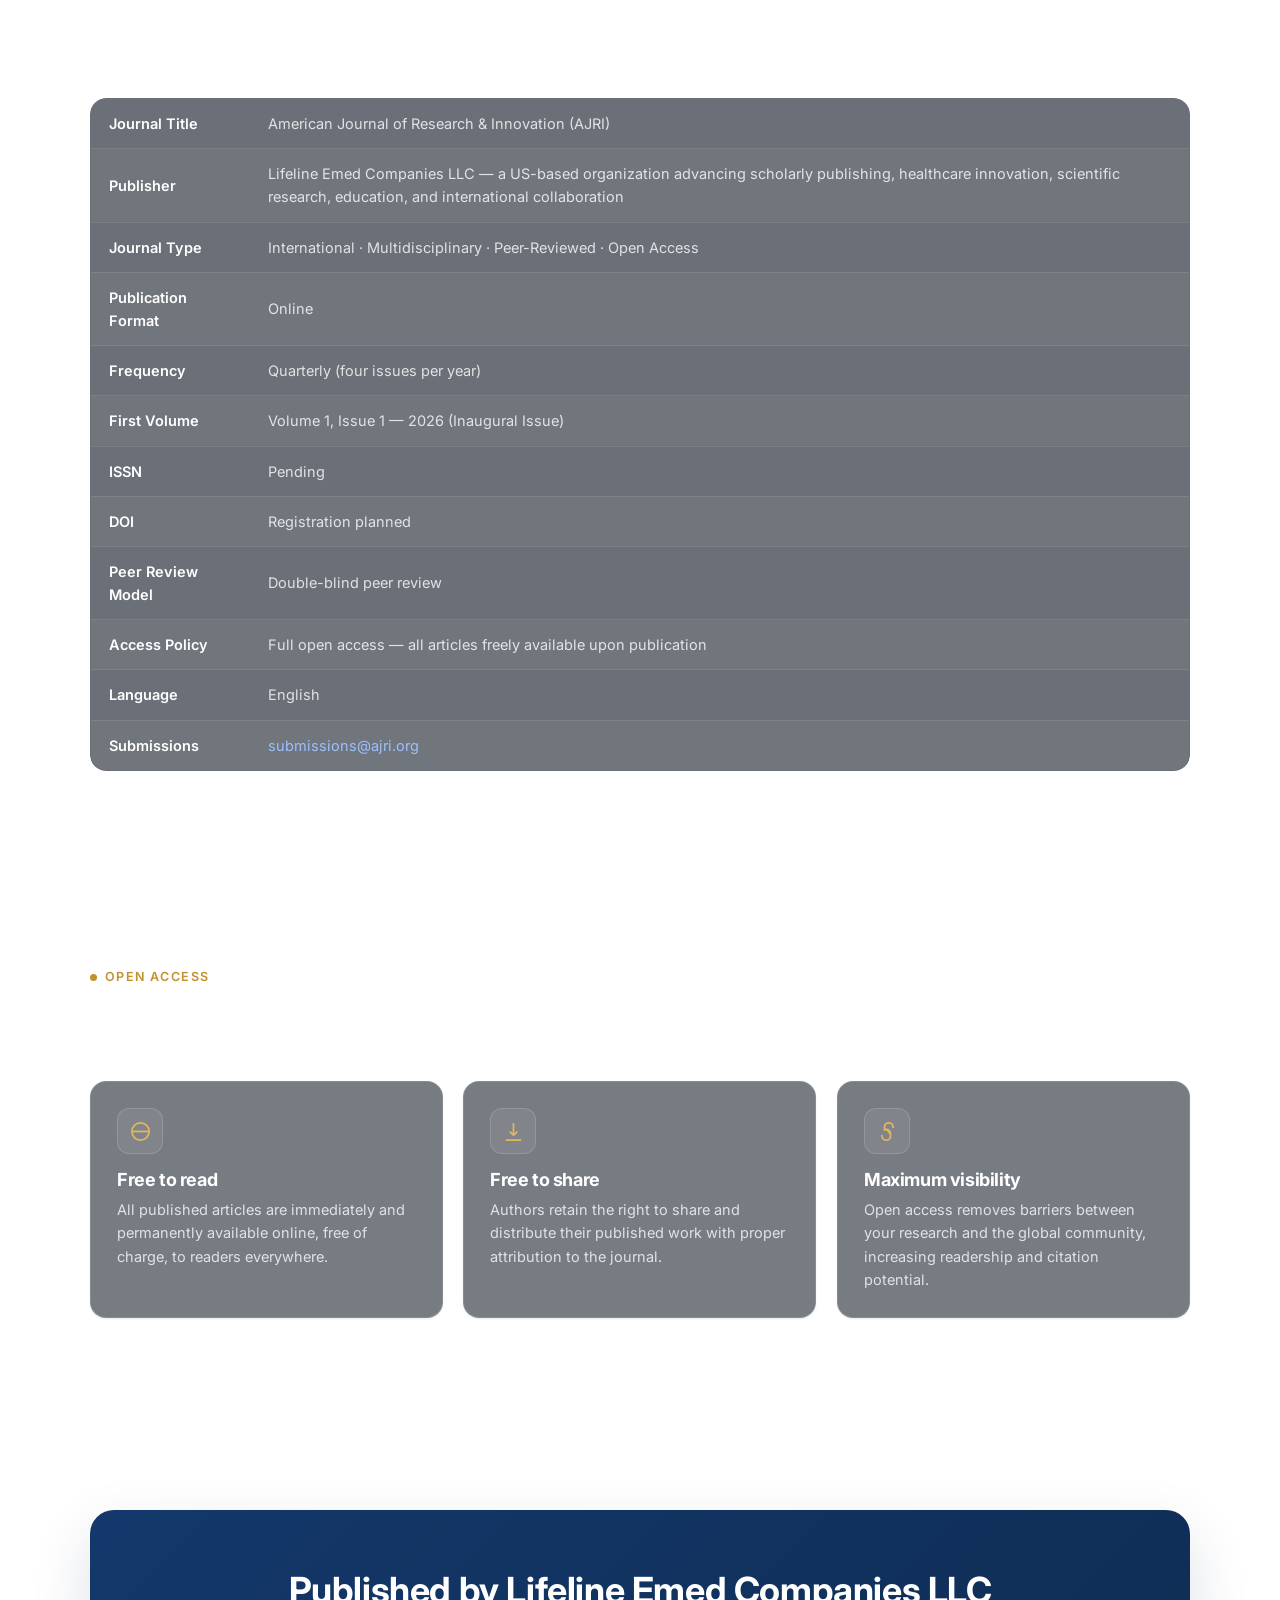
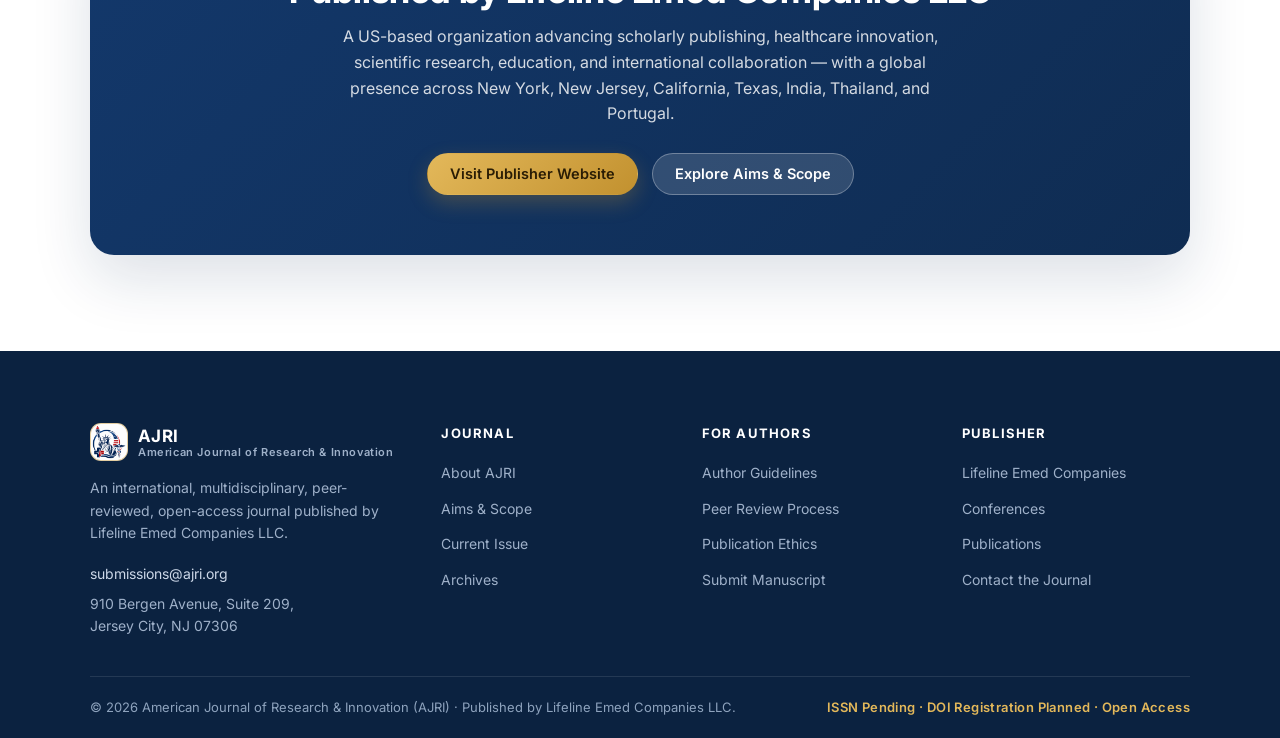
==== commit 59fa6b50: "Issue page redesign, single contact email, remove editorial board - Current Issue: evergreen headlin" ====
--- a/about.html
+++ b/about.html
@@ -9,7 +9,7 @@
 <link rel="preconnect" href="https://fonts.gstatic.com" crossorigin />
 <link href="https://fonts.googleapis.com/css2?family=Inter:wght@400;500;600;700;800&display=swap" rel="stylesheet" />
 <link rel="icon" type="image/png" href="assets/logo.png" />
-<link rel="stylesheet" href="assets/styles.css?v=21" />
+<link rel="stylesheet" href="assets/styles.css?v=24" />
 </head>
 <body data-fixed-bg="assets/heroes/about.jpg">
 <div id="site-nav"></div>
@@ -97,13 +97,13 @@
       <p>A US-based organization advancing scholarly publishing, healthcare innovation, scientific research, education, and international collaboration — with a global presence across New York, New Jersey, California, Texas, India, Thailand, and Portugal.</p>
       <div class="row">
         <a class="btn btn--gold" href="https://lifeline-emed-v4.vercel.app/" target="_blank" rel="noopener">Visit Publisher Website</a>
-        <a class="btn btn--light" href="editorial-board.html">Meet the Editorial Board</a>
+        <a class="btn btn--light" href="aims-scope.html">Explore Aims &amp; Scope</a>
       </div>
     </div>
   </div>
 </section>
 
 <div id="site-footer"></div>
-<script src="assets/main.js?v=8"></script>
+<script src="assets/main.js?v=10"></script>
 </body>
 </html>
--- a/assets/styles.css
+++ b/assets/styles.css
@@ -86,6 +86,10 @@
 .jnav.scrolled .jnav__links a:hover,
 .jnav.scrolled .jnav__links a.active{color:#fff}
 .jnav.scrolled .jnav__burger span{background:#fff}
+/* gold Submit pill keeps dark text in every state */
+.jnav.scrolled .jnav__links .submit-inline a,
+.jnav.scrolled .jnav__links .submit-inline a:hover,
+body.has-hero .jnav:not(.scrolled) .jnav__links .submit-inline a:hover{color:#2a1d05}
 .jnav.scrolled .jnav__top{padding-left:22px;padding-right:22px}
 .jnav__top{max-width:var(--maxw);margin:0 auto;display:flex;align-items:center;gap:clamp(12px,1.4vw,18px);
   padding:9px clamp(16px,3vw,32px);transition:padding .3s}
@@ -105,6 +109,7 @@
   display:flex;align-items:center;gap:clamp(6px,0.8vw,10px);list-style:none;overflow-x:auto;scrollbar-width:none}
 .jnav__links::-webkit-scrollbar{display:none}
 .jnav__links li{flex:none}
+.jnav__links li:first-child{margin-left:auto}
 .jnav__links a{display:block;font-size:12px;font-weight:500;color:var(--muted);position:relative;
   padding:11px 2px;transition:color .2s;white-space:nowrap}
 .jnav__links a::after{content:"";position:absolute;left:0;bottom:0;height:2.5px;width:0;background:var(--gold);transition:width .25s}
@@ -283,6 +288,9 @@
   display:flex;flex-direction:column;justify-content:space-between;padding:18px;color:#fff}
 .issue-cover .jt{font-size:15px;font-weight:800;line-height:1.25;letter-spacing:.2px}
 .issue-cover .jt span{display:block;font-size:9.5px;font-weight:600;letter-spacing:1.6px;color:var(--gold-soft);margin-top:6px;text-transform:uppercase}
+.issue-cover .feat{position:relative;z-index:1;font-size:13.5px;font-weight:700;color:#fff;line-height:1.45}
+.issue-cover .feat span{display:block;font-size:9px;font-weight:600;letter-spacing:1.8px;text-transform:uppercase;
+  color:var(--gold-soft);margin-bottom:7px}
 .issue-cover .vol{font-size:12px;color:rgba(255,255,255,.85);border-top:1px solid rgba(255,255,255,.2);padding-top:12px}
 .issue-cover::after{content:"";position:absolute;inset:0;background:
   radial-gradient(90% 60% at 100% 0%,rgba(227,184,90,.25),transparent 55%)}
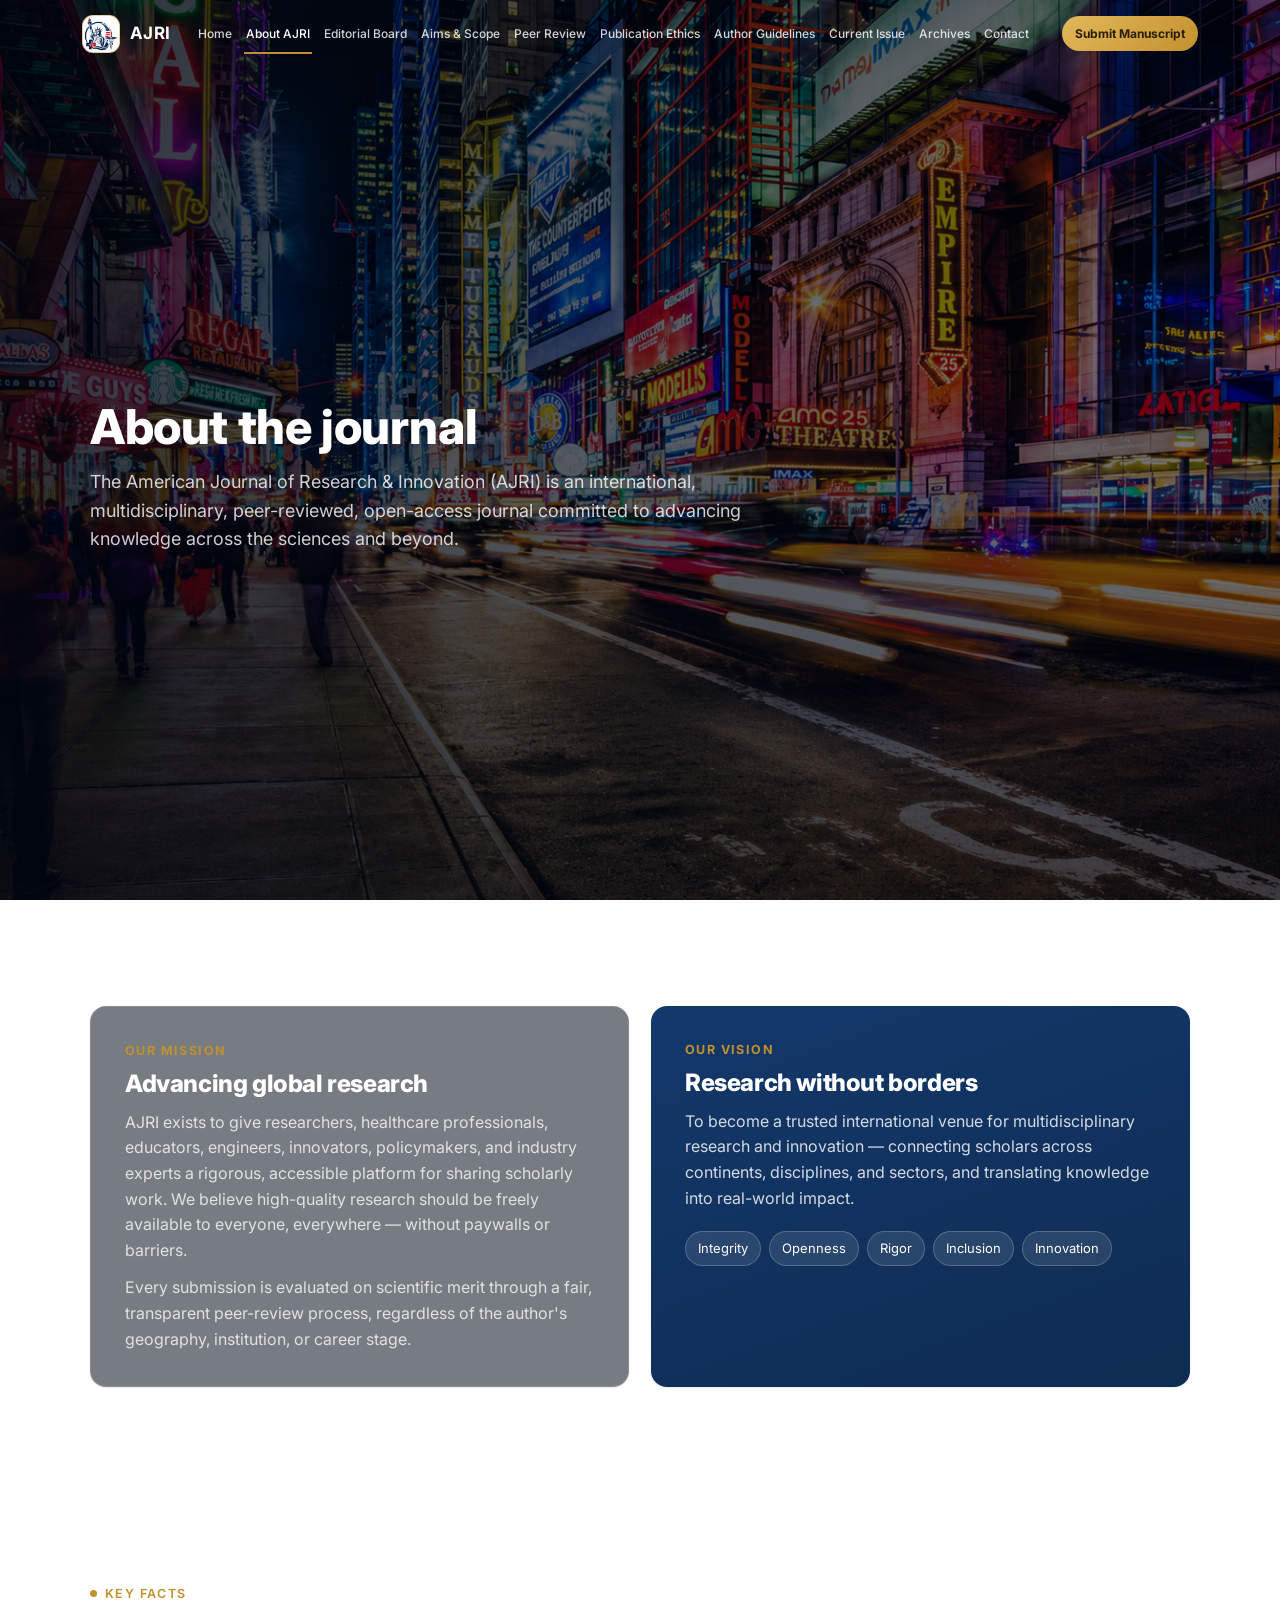
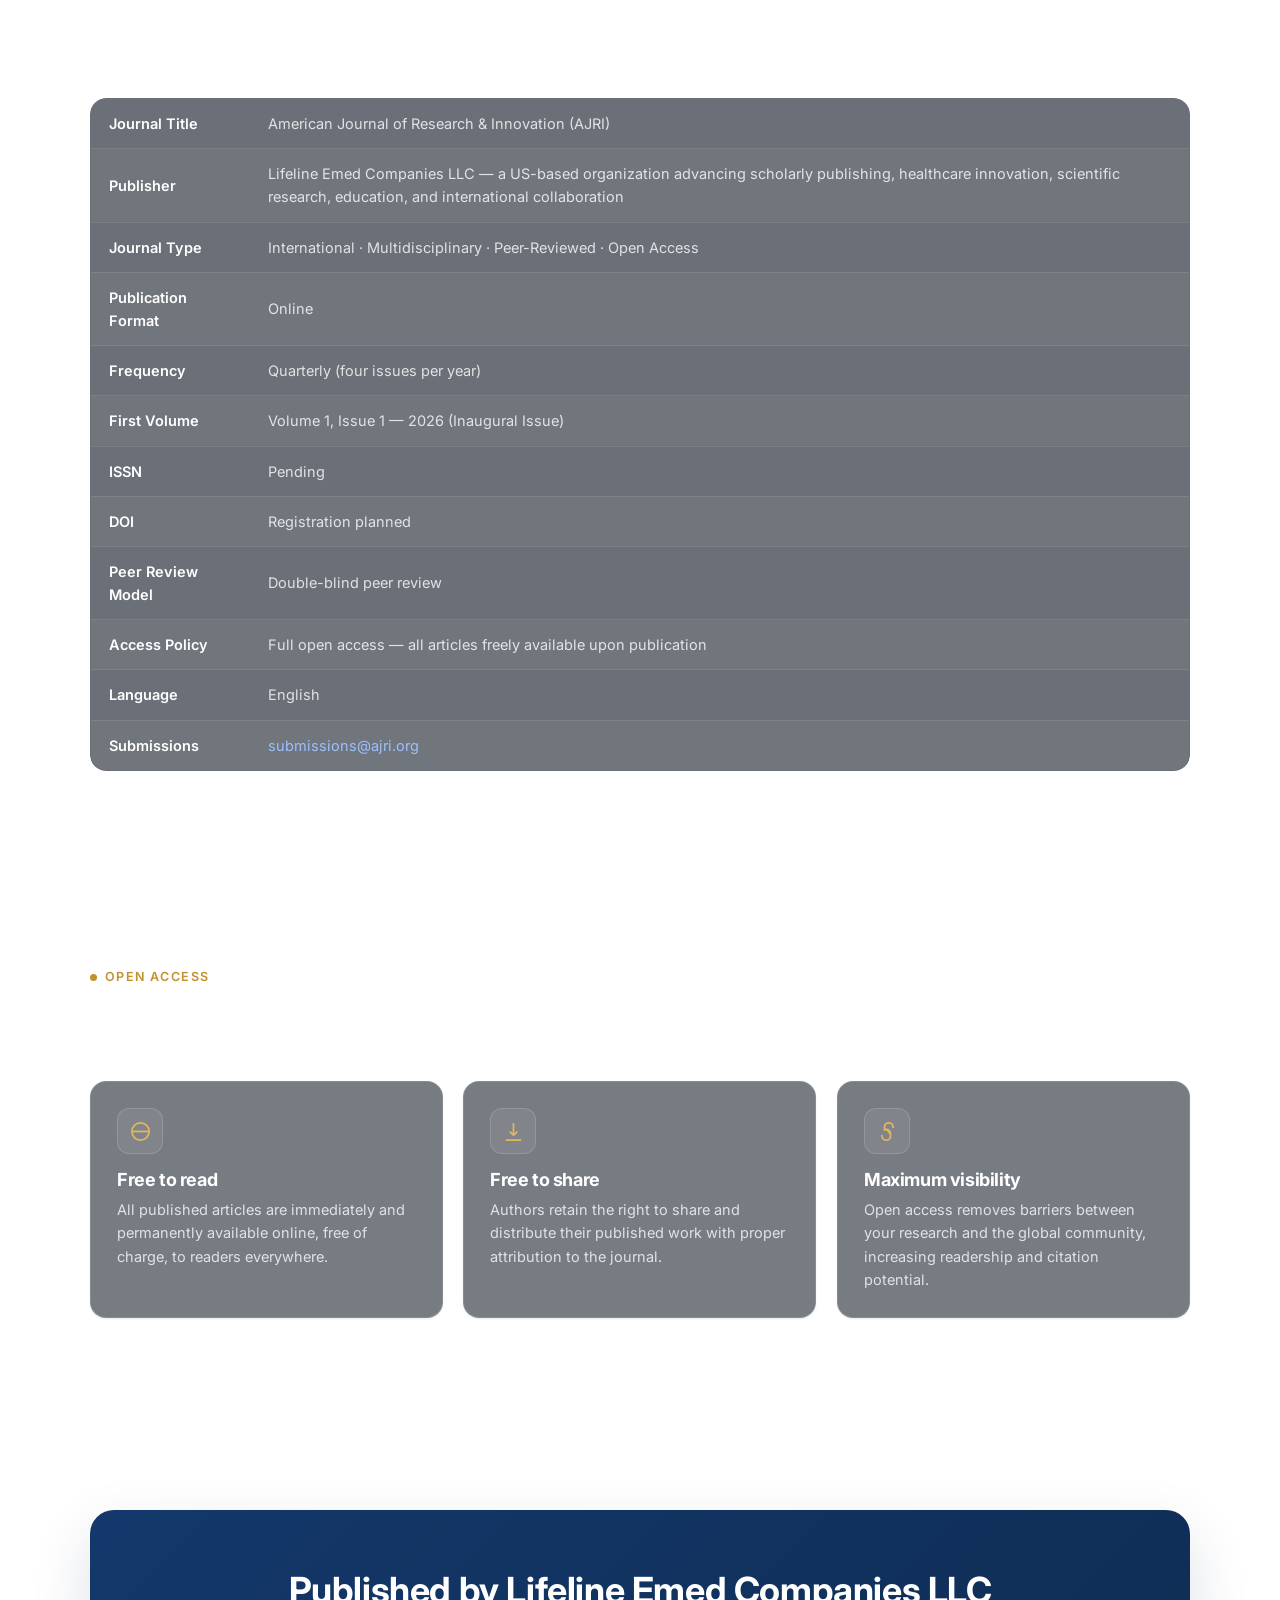
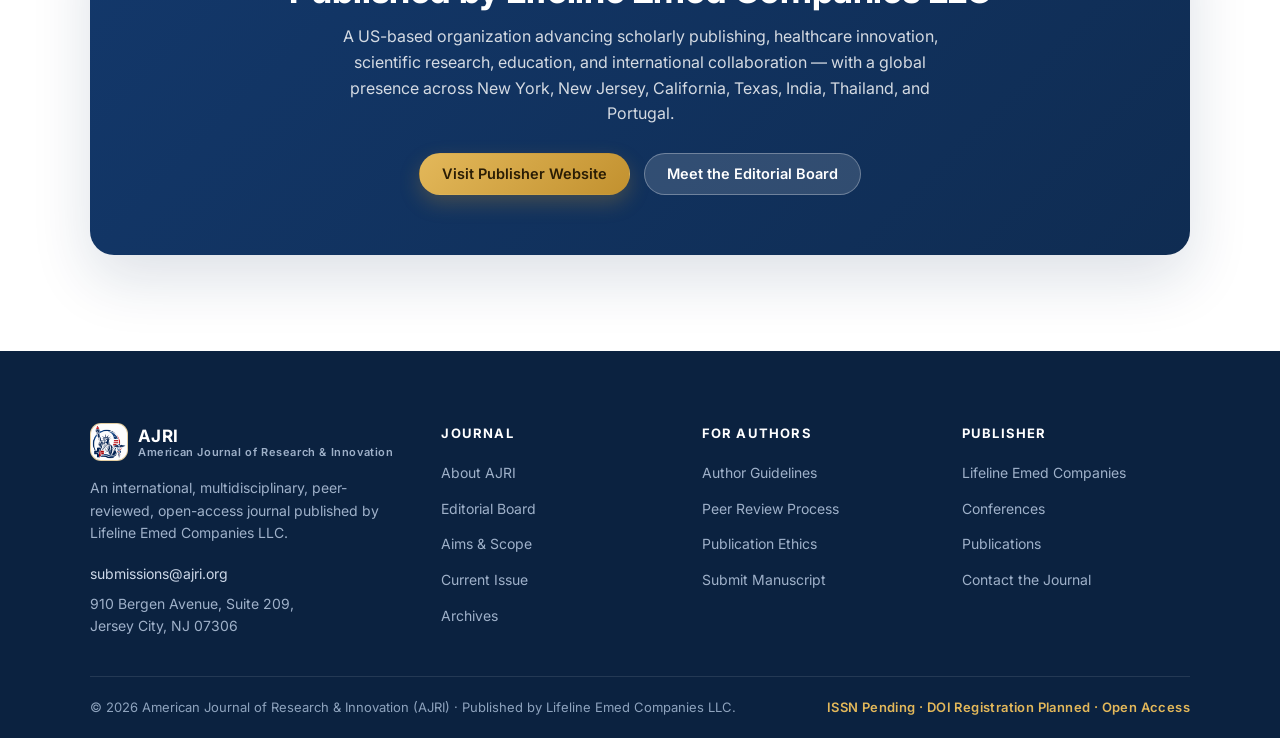
==== commit ca27b7bd: "Remove breadcrumbs site-wide; restore Editorial Board page Co-Authored-By: Claude Fable 5 <noreply@a" ====
--- a/about.html
+++ b/about.html
@@ -9,14 +9,13 @@
 <link rel="preconnect" href="https://fonts.gstatic.com" crossorigin />
 <link href="https://fonts.googleapis.com/css2?family=Inter:wght@400;500;600;700;800&display=swap" rel="stylesheet" />
 <link rel="icon" type="image/png" href="assets/logo.png" />
-<link rel="stylesheet" href="assets/styles.css?v=24" />
+<link rel="stylesheet" href="assets/styles.css?v=25" />
 </head>
 <body data-fixed-bg="assets/heroes/about.jpg">
 <div id="site-nav"></div>
 
 <section class="page-head page-head--photo" style="background-image:url('assets/heroes/about.jpg')">
   <div class="container">
-    <div class="crumbs"><a href="index.html">Home</a> · About AJRI</div>
     <h1>About the journal</h1>
     <p class="lead">The American Journal of Research &amp; Innovation (AJRI) is an international, multidisciplinary, peer-reviewed, open-access journal committed to advancing knowledge across the sciences and beyond.</p>
   </div>
@@ -97,13 +96,13 @@
       <p>A US-based organization advancing scholarly publishing, healthcare innovation, scientific research, education, and international collaboration — with a global presence across New York, New Jersey, California, Texas, India, Thailand, and Portugal.</p>
       <div class="row">
         <a class="btn btn--gold" href="https://lifeline-emed-v4.vercel.app/" target="_blank" rel="noopener">Visit Publisher Website</a>
-        <a class="btn btn--light" href="aims-scope.html">Explore Aims &amp; Scope</a>
+        <a class="btn btn--light" href="editorial-board.html">Meet the Editorial Board</a>
       </div>
     </div>
   </div>
 </section>
 
 <div id="site-footer"></div>
-<script src="assets/main.js?v=10"></script>
+<script src="assets/main.js?v=11"></script>
 </body>
 </html>
--- a/assets/styles.css
+++ b/assets/styles.css
@@ -227,8 +227,6 @@
   radial-gradient(70% 90% at 90% -10%,#e8f0fb,transparent 60%),
   linear-gradient(180deg,#fbfdff,#f3f7fc);
   border-bottom:1px solid var(--border);padding:clamp(48px,7vw,84px) 0}
-.page-head .crumbs{font-size:13px;color:var(--muted);margin-bottom:14px}
-.page-head .crumbs a:hover{color:var(--navy)}
 .page-head h1{font-size:clamp(30px,4.6vw,48px);font-weight:800}
 .page-head p{margin-top:14px}
 .page-head--photo{position:relative;overflow:hidden;border-bottom:none;color:#fff;min-height:280px;
@@ -239,9 +237,6 @@
 .page-head--photo>.container{position:relative;z-index:1;width:100%}
 .page-head--photo h1{color:#fff}
 .page-head--photo .lead,.page-head--photo p{color:rgba(255,255,255,.86)}
-.page-head--photo .crumbs{color:rgba(255,255,255,.72)}
-.page-head--photo .crumbs a{color:rgba(255,255,255,.88)}
-.page-head--photo .crumbs a:hover{color:#fff}
 .page-head--photo .eyebrow{color:var(--gold-soft)}
 .page-head--photo .meta-chips .chip{background:rgba(255,255,255,.12);border-color:rgba(255,255,255,.26);color:#fff}
 .page-head--photo .meta-chips .chip.live{background:rgba(34,160,90,.28);border-color:rgba(34,160,90,.45);color:#daffe9}
